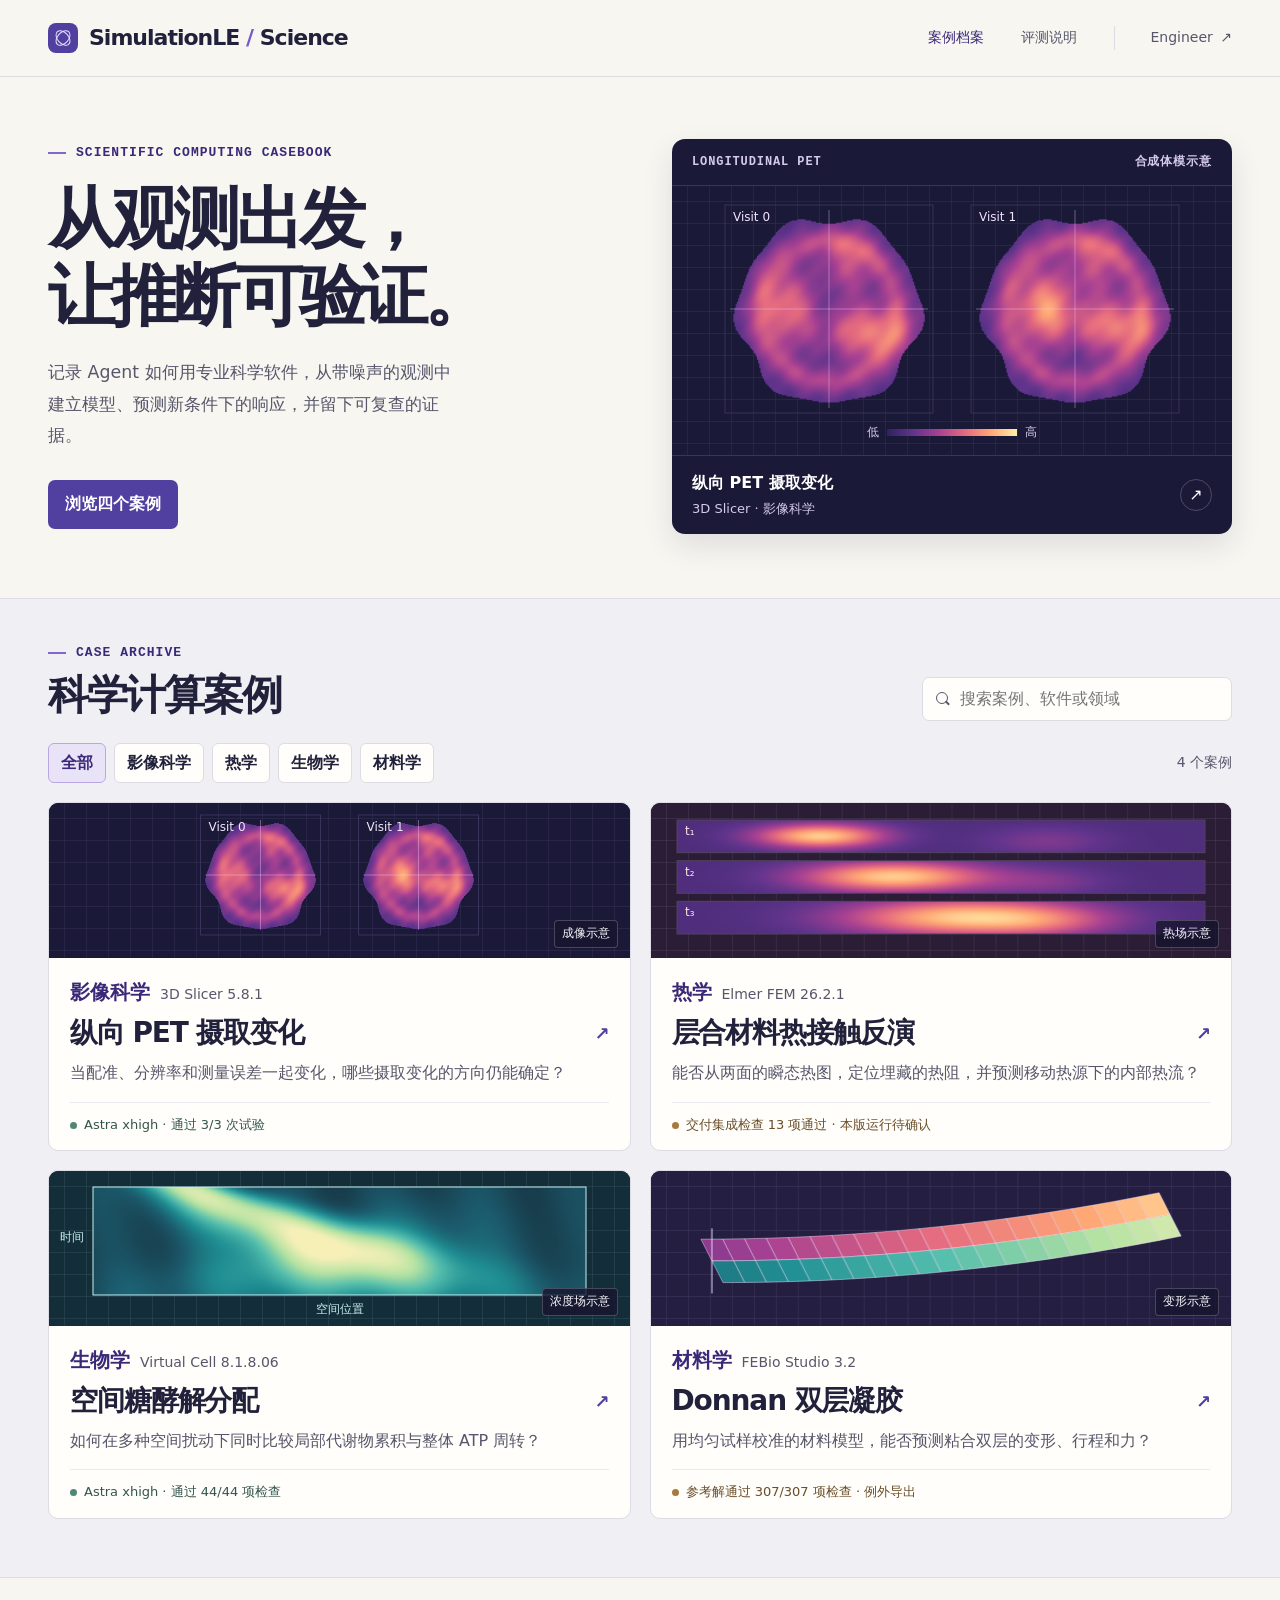
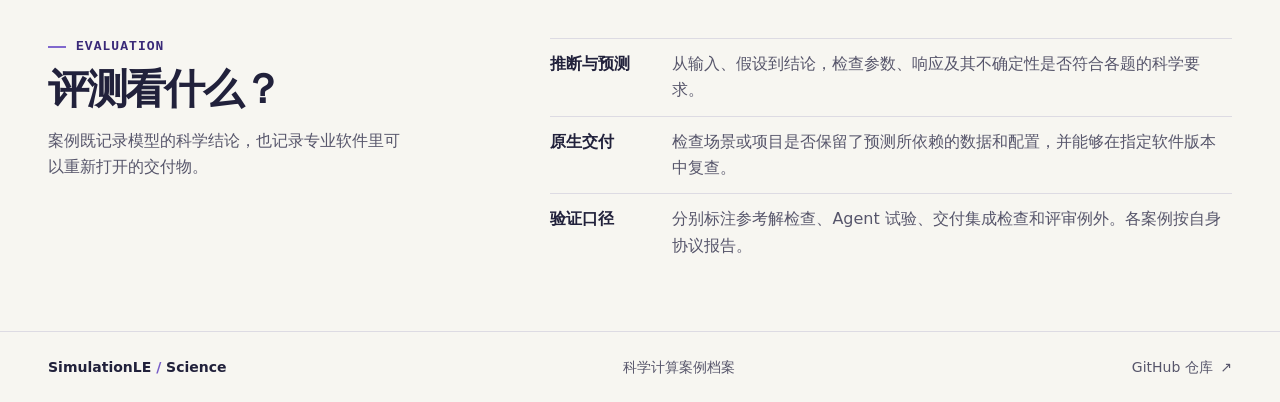
==== index.html @ 701d54ba "Broaden and emphasize science domain labels" ====
<!doctype html>
<html lang="zh-CN">
<head>
  <meta charset="utf-8">
  <meta name="viewport" content="width=device-width, initial-scale=1">
  <meta name="description" content="SimulationLE / Science 科学计算案例档案。探索科学软件中的观测、推断、预测与验证。">
  <meta name="theme-color" content="#f7f6f1">
  <title>SimulationLE / Science · 科学计算案例档案</title>
  <link rel="icon" href="assets/favicon.png">
  <link rel="stylesheet" href="assets/style.css">
  <script type="module" src="assets/site.js"></script>
</head>
<body>
  <a class="skip" href="#main">跳到正文</a>
  <header class="site-header">
    <div class="wrap header-inner">
      <a class="brand" href="./"><span class="brand-mark" aria-hidden="true"></span><span>SimulationLE <span class="brand-slash">/</span> Science</span></a>
      <nav aria-label="主导航"><a href="#cases" aria-current="page">案例档案</a><a href="#evaluation">评测说明</a><a class="nav-external" href="https://huayuankou333.github.io/omniale/simulationle-engineer/">Engineer <span aria-hidden="true">↗</span></a></nav>
    </div>
  </header>
  <main id="main">
    <section class="wrap hero" aria-labelledby="hero-title">
      <div class="hero-copy">
        <p class="eyebrow"><span></span> SCIENTIFIC COMPUTING CASEBOOK</p>
        <h1 id="hero-title">从观测出发，<br>让推断可验证。</h1>
        <p class="hero-lead">记录 Agent 如何用专业科学软件，从带噪声的观测中建立模型、预测新条件下的响应，并留下可复查的证据。</p>
        <a class="button" href="#cases">浏览四个案例</a>
      </div>
      <a class="hero-figure" href="cases/longitudinal-pet-bounds/" aria-label="查看纵向 PET 摄取变化案例">
        <div class="figure-top"><span>LONGITUDINAL PET</span><span>合成体模示意</span></div>
        <canvas data-plot="pet-hero" role="img" aria-label="两次访问的合成 PET 体模示意，展示形状和摄取信号的空间差异"></canvas>
        <div class="figure-bottom"><span><b>纵向 PET 摄取变化</b><small>3D Slicer · 影像科学</small></span><span class="figure-link" aria-hidden="true">↗</span></div>
      </a>
    </section>
    <section id="cases" class="case-section">
      <div class="wrap">
        <div class="section-head">
          <div><p class="eyebrow"><span></span> CASE ARCHIVE</p><h2>科学计算案例</h2></div>
          <label class="search"><span class="search-icon" aria-hidden="true"></span><input type="search" id="case-search" placeholder="搜索案例、软件或领域" aria-label="搜索案例、软件或领域"></label>
        </div>
        <div class="filters" aria-label="按领域筛选">
          <button type="button" data-filter="all" aria-pressed="true">全部</button>
          <button type="button" data-filter="imaging" aria-pressed="false">影像科学</button>
          <button type="button" data-filter="thermal" aria-pressed="false">热学</button>
          <button type="button" data-filter="metabolism" aria-pressed="false">生物学</button>
          <button type="button" data-filter="mechanics" aria-pressed="false">材料学</button>
          <span class="filter-count" id="case-count" role="status">4 个案例</span>
        </div>
        <div class="case-grid">
          <article class="case-card" data-domain="imaging" data-keywords="3D Slicer longitudinal-pet-bounds 定量影像 配准 不确定性 体模">
            <a class="card-visual theme-pet" href="cases/longitudinal-pet-bounds/" aria-label="打开纵向 PET 摄取变化"><canvas data-plot="pet-card" role="img" aria-label="配对 PET 体模示意"></canvas><span>成像示意</span></a>
            <div class="card-body"><p class="case-meta"><strong>影像科学</strong> <span>3D Slicer 5.8.1</span></p><h3><a href="cases/longitudinal-pet-bounds/">纵向 PET 摄取变化 <span aria-hidden="true">↗</span></a></h3><p>当配准、分辨率和测量误差一起变化，哪些摄取变化的方向仍能确定？</p><div class="card-status"><span class="status-mark"></span>Astra xhigh · 通过 3/3 次试验</div></div>
          </article>
          <article class="case-card" data-domain="thermal" data-keywords="Elmer FEM laminate-contact-transfer 热传递 热阻 热学 材料 反演 热图">
            <a class="card-visual theme-thermal" href="cases/laminate-contact-transfer/" aria-label="打开层合材料热接触反演"><canvas data-plot="thermal-card" role="img" aria-label="层合材料表面的瞬态热分布示意"></canvas><span>热场示意</span></a>
            <div class="card-body"><p class="case-meta"><strong>热学</strong> <span>Elmer FEM 26.2.1</span></p><h3><a href="cases/laminate-contact-transfer/">层合材料热接触反演 <span aria-hidden="true">↗</span></a></h3><p>能否从两面的瞬态热图，定位埋藏的热阻，并预测移动热源下的内部热流？</p><div class="card-status status-pending"><span class="status-mark"></span>交付集成检查 13 项通过 · 本版运行待确认</div></div>
          </article>
          <article class="case-card" data-domain="metabolism" data-keywords="Virtual Cell VCell glycolysis-redistribution 系统生物学 代谢 反应扩散 糖酵解">
            <a class="card-visual theme-metabolism" href="cases/glycolysis-redistribution/" aria-label="打开空间糖酵解分配"><canvas data-plot="metabolism-card" role="img" aria-label="空间代谢模型在不同时刻的浓度分布示意"></canvas><span>浓度场示意</span></a>
            <div class="card-body"><p class="case-meta"><strong>生物学</strong> <span>Virtual Cell 8.1.8.06</span></p><h3><a href="cases/glycolysis-redistribution/">空间糖酵解分配 <span aria-hidden="true">↗</span></a></h3><p>如何在多种空间扰动下同时比较局部代谢物累积与整体 ATP 周转？</p><div class="card-status"><span class="status-mark"></span>Astra xhigh · 通过 44/44 项检查</div></div>
          </article>
          <article class="case-card" data-domain="mechanics" data-keywords="FEBio Studio donnan-bilayer-transfer 软材料力学 水凝胶 双层 凝胶 膨胀">
            <a class="card-visual theme-gel" href="cases/donnan-bilayer-transfer/" aria-label="打开 Donnan 双层凝胶"><canvas data-plot="gel-card" role="img" aria-label="粘合双层凝胶弯曲与变形网格示意"></canvas><span>变形示意</span></a>
            <div class="card-body"><p class="case-meta"><strong>材料学</strong> <span>FEBio Studio 3.2</span></p><h3><a href="cases/donnan-bilayer-transfer/">Donnan 双层凝胶 <span aria-hidden="true">↗</span></a></h3><p>用均匀试样校准的材料模型，能否预测粘合双层的变形、行程和力？</p><div class="card-status status-pending"><span class="status-mark"></span>参考解通过 307/307 项检查 · 例外导出</div></div>
          </article>
        </div>
        <div class="empty-state" id="empty-state" hidden><p>没有符合当前条件的案例。</p><button type="button" id="reset-search">清除搜索与筛选</button></div>
      </div>
    </section>
    <section class="wrap evaluation" id="evaluation">
      <div><p class="eyebrow"><span></span> EVALUATION</p><h2>评测看什么？</h2><p>案例既记录模型的科学结论，也记录专业软件里可以重新打开的交付物。</p></div>
      <dl><div><dt>推断与预测</dt><dd>从输入、假设到结论，检查参数、响应及其不确定性是否符合各题的科学要求。</dd></div><div><dt>原生交付</dt><dd>检查场景或项目是否保留了预测所依赖的数据和配置，并能够在指定软件版本中复查。</dd></div><div><dt>验证口径</dt><dd>分别标注参考解检查、Agent 试验、交付集成检查和评审例外。各案例按自身协议报告。</dd></div></dl>
    </section>
  </main>
  <footer class="site-footer"><div class="wrap footer-inner"><span>SimulationLE <span class="brand-slash">/</span> Science</span><span>科学计算案例档案</span><a href="https://github.com/cioutn/simulationle-science">GitHub 仓库 <span aria-hidden="true">↗</span></a></div></footer>
</body>
</html>
---- assets/style.css ----
:root {
  color-scheme: light;
  --page: #f7f6f1;
  --white: #fffefa;
  --ink: #21213b;
  --subtle: #57566b;
  --line: #dddbe3;
  --accent: #5140a0;
  --accent-dark: #392978;
  --lavender: #e9e3f8;
  --dark: #1b1938;
  --sans: "PingFang SC", "Microsoft YaHei", "Noto Sans CJK SC", system-ui, sans-serif;
  --mono: ui-monospace, "SFMono-Regular", Consolas, monospace;
}
* { box-sizing: border-box; }
html { scroll-behavior: smooth; }
body { margin: 0; background: var(--page); color: var(--ink); font: 16px/1.65 var(--sans); }
a { color: inherit; text-decoration: none; }
button, input { font: inherit; }
button { cursor: pointer; }
button:focus-visible, a:focus-visible, input:focus-visible { outline: 3px solid #6b53cc; outline-offset: 4px; }
[hidden] { display: none !important; }
h1, h2, h3, p, dl, figure { margin: 0; }
.wrap { width: min(1220px, 100% - 96px); margin-inline: auto; }
.skip { position: fixed; top: 10px; left: 10px; padding: 8px 16px; background: white; transform: translateY(-150%); z-index: 5; }
.skip:focus { transform: translateY(0); }
.site-header { border-bottom: 1px solid var(--line); }
.header-inner { min-height: 76px; display: flex; align-items: center; justify-content: space-between; gap: 24px; }
.brand { display: inline-flex; align-items: center; gap: 11px; font: 700 clamp(16px, 1.8vw, 22px)/1.15 system-ui, sans-serif; letter-spacing: -.045em; white-space: nowrap; }
.brand-mark { width: 30px; height: 30px; border-radius: 8px; background: var(--accent); position: relative; flex: 0 0 auto; }
.brand-mark::before, .brand-mark::after { content: ""; position: absolute; inset: 6px 9px; border: 1px solid #e9e2ff; border-radius: 50%; transform: rotate(42deg); }
.brand-mark::after { transform: rotate(-42deg); }
.brand-slash { color: #765cc8; }
nav { display: flex; align-items: center; flex-wrap: wrap; gap: clamp(14px, 3vw, 37px); font-size: 14px; }
nav a { color: var(--subtle); }
nav a[aria-current], nav a:hover { color: var(--accent-dark); }
.nav-external { border-left: 1px solid var(--line); padding-left: clamp(14px, 3vw, 35px); }
.nav-external span, .site-footer a span { margin-left: 3px; }
.hero { min-height: 510px; padding-block: 62px 64px; display: grid; grid-template-columns: 1fr 1fr; align-items: center; gap: clamp(25px, 5vw, 88px); }
.eyebrow { display: flex; align-items: center; gap: 10px; color: var(--accent-dark); font: 600 13px/1.4 var(--mono); letter-spacing: .08em; }
.eyebrow > span { width: 18px; height: 2px; background: #8068cd; flex: 0 0 auto; }
.hero h1 { font-size: clamp(44px, 5.25vw, 78px); line-height: 1.14; font-weight: 760; letter-spacing: -.065em; margin-top: 19px; }
.hero-lead { max-width: 415px; margin-top: 23px; color: var(--subtle); font-size: clamp(16px, 1.36vw, 19px); line-height: 1.8; }
.button { display: inline-flex; align-items: center; gap: 15px; padding: 11px 17px; margin-top: 29px; background: var(--accent); color: white; border-radius: 7px; font-weight: 650; }
.button:hover { background: var(--accent-dark); }
.hero-figure { display: flex; flex-direction: column; min-width: 0; overflow: hidden; border-radius: 13px; background: var(--dark); color: #fff; box-shadow: 0 12px 30px #24213e1d; }
.figure-top, .figure-bottom { display: flex; align-items: center; justify-content: space-between; gap: 10px; padding: 14px 20px; }
.figure-top { border-bottom: 1px solid #ffffff20; color: #d5caee; font: 600 12px/1.5 var(--mono); letter-spacing: .075em; }
.figure-bottom { border-top: 1px solid #ffffff20; }
.figure-bottom b { font-size: 16px; }
.figure-bottom small { display: block; color: #d5caee; margin-top: 2px; font-size: 13px; }
.figure-link { display: grid; place-items: center; width: 32px; height: 32px; border: 1px solid #ffffff35; border-radius: 50%; }
.hero-figure:hover .figure-link { background: #ffffff20; }
canvas { display: block; width: 100%; }
.hero-figure canvas { height: clamp(210px, 21vw, 290px); }
.case-section { border-block: 1px solid var(--line); background: #f0eff4; padding: 45px 0 58px; }
.section-head { display: flex; align-items: flex-end; justify-content: space-between; gap: 20px; }
h2 { font-size: clamp(30px, 3.2vw, 46px); line-height: 1.22; letter-spacing: -.055em; }
.section-head h2, .evaluation h2 { margin-top: 9px; }
.search { position: relative; display: block; width: min(310px, 100%); }
.search input { width: 100%; min-height: 44px; border: 1px solid var(--line); border-radius: 7px; padding: 7px 12px 7px 37px; color: var(--ink); background: var(--white); }
.search-icon { position: absolute; top: 15px; left: 14px; width: 12px; height: 12px; border: 1.5px solid var(--subtle); border-radius: 50%; pointer-events: none; }
.search-icon::after { content: ""; position: absolute; width: 5px; height: 1.5px; top: 9px; left: 8px; transform: rotate(45deg); background: var(--subtle); }
.filters, .figure-controls { display: flex; align-items: center; flex-wrap: wrap; gap: 8px; }
.filters { margin: 22px 0 19px; }
.filters button, .figure-controls button { border: 1px solid var(--line); border-radius: 6px; padding: 6px 12px; background: var(--white); color: var(--ink); font-size: 14px; }
.filters button { font-size: 16px; font-weight: 650; }
.filters button:hover, .figure-controls button:hover { border-color: var(--accent); }
.filters button[aria-pressed="true"], .figure-controls button[aria-pressed="true"] { color: var(--accent-dark); border-color: #b8a7e4; background: var(--lavender); }
.filter-count { margin-left: auto; font-size: 14px; color: var(--subtle); }
.case-grid { display: grid; grid-template-columns: repeat(2, minmax(0, 1fr)); gap: 19px; }
.case-card { display: flex; flex-direction: column; border: 1px solid var(--line); border-radius: 10px; overflow: hidden; background: var(--white); }
.case-card:hover { border-color: #b3a3d9; }
.card-visual { display: block; position: relative; }
.card-visual:focus-visible { outline-offset: -5px; }
.card-visual canvas { height: 155px; }
.card-visual > span { position: absolute; right: 12px; bottom: 10px; font-size: 12px; padding: 3px 7px; border: 1px solid #ffffff35; border-radius: 4px; background: #17152fcc; color: #f8f7fd; }
.theme-pet { background: #232044; }
.theme-thermal { background: #2a1d35; }
.theme-metabolism { background: #142e39; }
.theme-gel { background: #241e41; }
.card-body { display: flex; flex: 1; flex-direction: column; padding: 18px 21px 15px; }
.case-meta { display: flex; align-items: baseline; flex-wrap: wrap; column-gap: 10px; color: var(--subtle); font-size: 14px; }
.case-meta strong { color: var(--accent-dark); font-size: 20px; font-weight: 750; }
.card-body h3 { font-size: clamp(20px, 2.25vw, 28px); line-height: 1.32; margin-top: 6px; letter-spacing: -.04em; }
.card-body h3 a { display: flex; align-items: center; justify-content: space-between; gap: 10px; }
.card-body h3 a span { font-size: 18px; color: var(--accent); }
.card-body > p:not(.case-meta) { color: var(--subtle); margin: 8px 0 15px; }
.card-status { display: flex; align-items: baseline; gap: 7px; margin-top: auto; border-top: 1px solid #ebe9ef; padding-top: 11px; font-size: 13px; color: #34554e; }
.status-mark { display: inline-block; flex: 0 0 auto; width: 7px; height: 7px; border-radius: 50%; background: #508677; }
.status-pending { color: #694d28; }
.status-pending .status-mark { background: #a77a3e; }
.empty-state { text-align: center; background: var(--white); border: 1px dashed #c9c1d6; padding: 35px 20px; border-radius: 8px; }
.empty-state button { margin-top: 8px; border: 0; background: transparent; color: var(--accent-dark); text-decoration: underline; }
.evaluation { display: grid; grid-template-columns: .8fr 1.2fr; gap: 48px; padding-block: 60px; }
.evaluation h2 + p { margin-top: 13px; color: var(--subtle); max-width: 365px; }
.evaluation dl > div { display: grid; grid-template-columns: 108px 1fr; gap: 14px; padding: 12px 0; border-top: 1px solid var(--line); }
.evaluation dt { font-weight: 700; }
.evaluation dd { margin: 0; color: var(--subtle); }
.site-footer { border-top: 1px solid var(--line); }
.footer-inner { display: flex; flex-wrap: wrap; align-items: center; justify-content: space-between; gap: 12px; min-height: 70px; padding-block: 14px; font-size: 14px; color: var(--subtle); }
.footer-inner > span:first-child { font-weight: 750; color: var(--ink); }
.site-footer a:hover { color: var(--accent-dark); }
.detail { width: min(1020px, 100% - 96px); margin-inline: auto; }
.breadcrumb { margin: 25px 0 32px; color: var(--subtle); font-size: 14px; }
.breadcrumb a:hover { text-decoration: underline; }
.breadcrumb span { margin-inline: 8px; color: var(--accent); }
.detail-header h1 { font-size: clamp(36px, 5vw, 66px); line-height: 1.15; letter-spacing: -.055em; margin: 12px 0 13px; }
.detail-lead { max-width: 740px; color: var(--subtle); font-size: clamp(17px, 2vw, 21px); }
.detail-meta { display: flex; flex-wrap: wrap; gap: 8px; padding: 0; margin: 20px 0 27px; list-style: none; }
.detail-meta li { border: 1px solid var(--line); padding: 4px 10px; border-radius: 5px; color: var(--accent-dark); background: var(--white); font-size: 14px; }
.detail-figure { background: var(--white); border: 1px solid var(--line); border-radius: 10px; overflow: hidden; }
.figure-toolbar { display: flex; align-items: center; justify-content: space-between; gap: 12px; padding: 12px 17px; }
.figure-toolbar h2 { font-size: 17px; letter-spacing: 0; }
.detail-figure canvas { height: clamp(235px, 33vw, 350px); }
.detail-figure figcaption { padding: 10px 17px; color: var(--subtle); font-size: 14px; min-height: 46px; }
.detail-layout { display: grid; grid-template-columns: minmax(0, 1fr) minmax(200px, .4fr); gap: clamp(25px, 5vw, 70px); padding-block: 35px 58px; }
.detail-text section { border-top: 1px solid var(--line); padding: 19px 0 21px; }
.detail-text h2, .evidence h2 { font-size: 24px; letter-spacing: -.03em; margin-bottom: 9px; }
.detail-text p { color: var(--subtle); }
.detail-text p + p { margin-top: 9px; }
.evidence { align-self: start; background: #efebf8; border: 1px solid #dfd8ed; border-radius: 9px; padding: 18px; }
.evidence dl { margin-top: 13px; }
.evidence dl > div { border-top: 1px solid #dcd4ea; padding: 9px 0; }
.evidence dt { color: var(--subtle); font-size: 14px; }
.evidence dd { margin: 2px 0 0; font-weight: 650; }
.evidence-note { color: var(--subtle); font-size: 14px; margin-top: 9px; }
@media (max-width: 920px) {
  .wrap, .detail { width: calc(100% - 56px); }
  .hero { gap: 23px; min-height: auto; padding-block: 45px; }
}
@media (max-width: 680px) {
  .wrap, .detail { width: calc(100% - 34px); }
  .header-inner { min-height: auto; padding-block: 12px; flex-wrap: wrap; gap: 9px; }
  nav { width: 100%; }
  .brand-mark { width: 26px; height: 26px; }
  .brand-mark::before, .brand-mark::after { inset: 5px 8px; }
  .hero { grid-template-columns: 1fr; gap: 26px; padding-block: 31px; }
  .hero h1 { margin-top: 12px; }
  .hero-lead { margin-top: 14px; }
  .button { margin-top: 17px; }
  .hero-figure canvas { height: 223px; }
  .case-section { padding-block: 32px; }
  .section-head { align-items: flex-start; flex-direction: column; gap: 13px; }
  .filters { margin-block: 13px; }
  .filter-count { margin-left: 0; }
  .case-grid, .evaluation, .detail-layout { grid-template-columns: 1fr; }
  .evaluation { gap: 19px; padding-block: 35px; }
  .evaluation dl > div { grid-template-columns: 84px 1fr; gap: 7px; }
  .figure-toolbar { flex-wrap: wrap; }
  .breadcrumb { margin-block: 18px 23px; }
  .detail-layout { padding-block: 23px 37px; }
}
@media (prefers-reduced-motion: reduce) { html { scroll-behavior: auto; } }
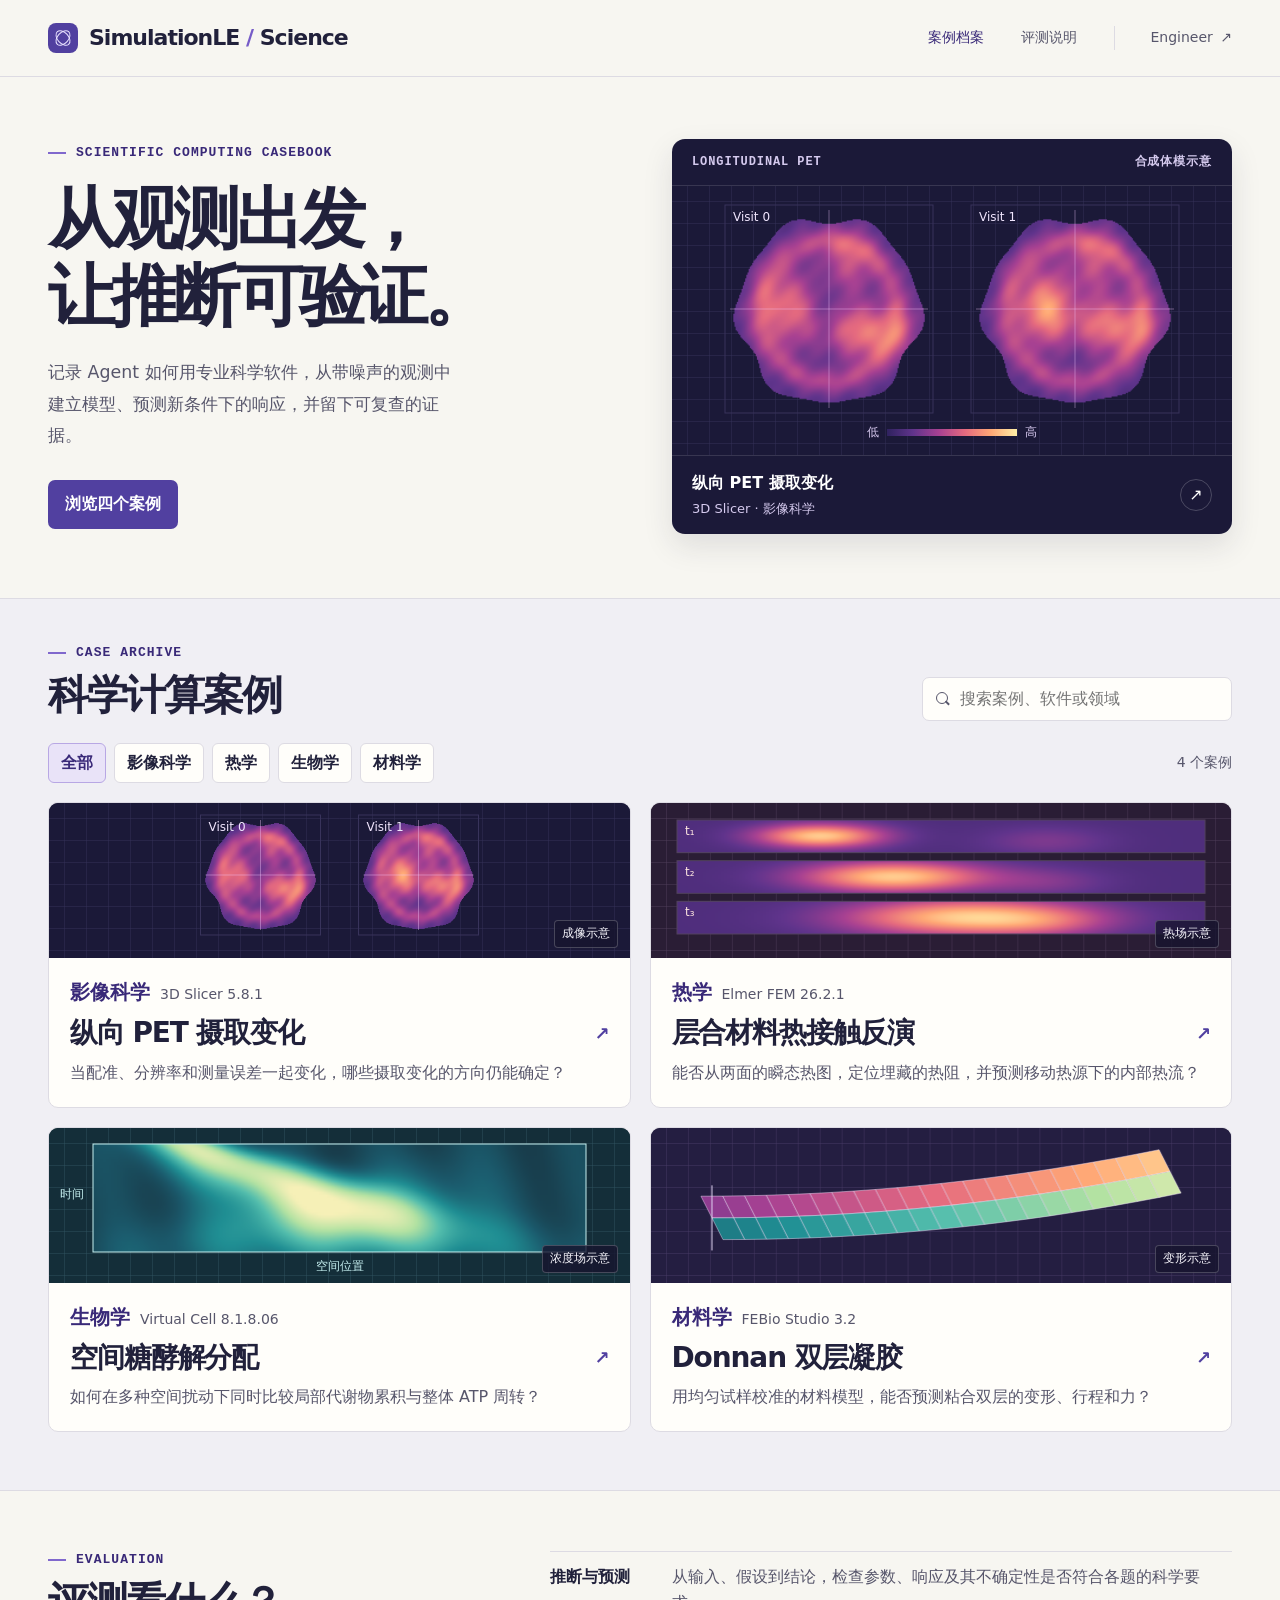
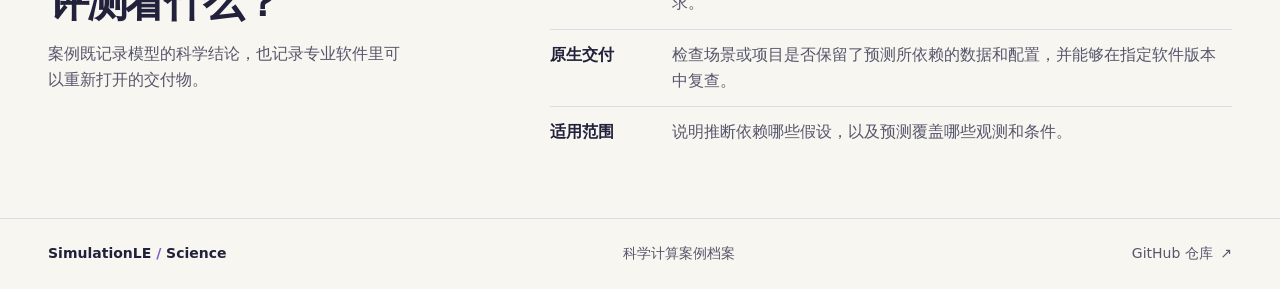
==== commit 938f18da: "Remove validation records from public case pages" ====
--- a/index.html
+++ b/index.html
@@ -49,19 +49,19 @@
         <div class="case-grid">
           <article class="case-card" data-domain="imaging" data-keywords="3D Slicer longitudinal-pet-bounds 定量影像 配准 不确定性 体模">
             <a class="card-visual theme-pet" href="cases/longitudinal-pet-bounds/" aria-label="打开纵向 PET 摄取变化"><canvas data-plot="pet-card" role="img" aria-label="配对 PET 体模示意"></canvas><span>成像示意</span></a>
-            <div class="card-body"><p class="case-meta"><strong>影像科学</strong> <span>3D Slicer 5.8.1</span></p><h3><a href="cases/longitudinal-pet-bounds/">纵向 PET 摄取变化 <span aria-hidden="true">↗</span></a></h3><p>当配准、分辨率和测量误差一起变化，哪些摄取变化的方向仍能确定？</p><div class="card-status"><span class="status-mark"></span>Astra xhigh · 通过 3/3 次试验</div></div>
+            <div class="card-body"><p class="case-meta"><strong>影像科学</strong> <span>3D Slicer 5.8.1</span></p><h3><a href="cases/longitudinal-pet-bounds/">纵向 PET 摄取变化 <span aria-hidden="true">↗</span></a></h3><p>当配准、分辨率和测量误差一起变化，哪些摄取变化的方向仍能确定？</p></div>
           </article>
           <article class="case-card" data-domain="thermal" data-keywords="Elmer FEM laminate-contact-transfer 热传递 热阻 热学 材料 反演 热图">
             <a class="card-visual theme-thermal" href="cases/laminate-contact-transfer/" aria-label="打开层合材料热接触反演"><canvas data-plot="thermal-card" role="img" aria-label="层合材料表面的瞬态热分布示意"></canvas><span>热场示意</span></a>
-            <div class="card-body"><p class="case-meta"><strong>热学</strong> <span>Elmer FEM 26.2.1</span></p><h3><a href="cases/laminate-contact-transfer/">层合材料热接触反演 <span aria-hidden="true">↗</span></a></h3><p>能否从两面的瞬态热图，定位埋藏的热阻，并预测移动热源下的内部热流？</p><div class="card-status status-pending"><span class="status-mark"></span>交付集成检查 13 项通过 · 本版运行待确认</div></div>
+            <div class="card-body"><p class="case-meta"><strong>热学</strong> <span>Elmer FEM 26.2.1</span></p><h3><a href="cases/laminate-contact-transfer/">层合材料热接触反演 <span aria-hidden="true">↗</span></a></h3><p>能否从两面的瞬态热图，定位埋藏的热阻，并预测移动热源下的内部热流？</p></div>
           </article>
           <article class="case-card" data-domain="metabolism" data-keywords="Virtual Cell VCell glycolysis-redistribution 系统生物学 代谢 反应扩散 糖酵解">
             <a class="card-visual theme-metabolism" href="cases/glycolysis-redistribution/" aria-label="打开空间糖酵解分配"><canvas data-plot="metabolism-card" role="img" aria-label="空间代谢模型在不同时刻的浓度分布示意"></canvas><span>浓度场示意</span></a>
-            <div class="card-body"><p class="case-meta"><strong>生物学</strong> <span>Virtual Cell 8.1.8.06</span></p><h3><a href="cases/glycolysis-redistribution/">空间糖酵解分配 <span aria-hidden="true">↗</span></a></h3><p>如何在多种空间扰动下同时比较局部代谢物累积与整体 ATP 周转？</p><div class="card-status"><span class="status-mark"></span>Astra xhigh · 通过 44/44 项检查</div></div>
+            <div class="card-body"><p class="case-meta"><strong>生物学</strong> <span>Virtual Cell 8.1.8.06</span></p><h3><a href="cases/glycolysis-redistribution/">空间糖酵解分配 <span aria-hidden="true">↗</span></a></h3><p>如何在多种空间扰动下同时比较局部代谢物累积与整体 ATP 周转？</p></div>
           </article>
           <article class="case-card" data-domain="mechanics" data-keywords="FEBio Studio donnan-bilayer-transfer 软材料力学 水凝胶 双层 凝胶 膨胀">
             <a class="card-visual theme-gel" href="cases/donnan-bilayer-transfer/" aria-label="打开 Donnan 双层凝胶"><canvas data-plot="gel-card" role="img" aria-label="粘合双层凝胶弯曲与变形网格示意"></canvas><span>变形示意</span></a>
-            <div class="card-body"><p class="case-meta"><strong>材料学</strong> <span>FEBio Studio 3.2</span></p><h3><a href="cases/donnan-bilayer-transfer/">Donnan 双层凝胶 <span aria-hidden="true">↗</span></a></h3><p>用均匀试样校准的材料模型，能否预测粘合双层的变形、行程和力？</p><div class="card-status status-pending"><span class="status-mark"></span>参考解通过 307/307 项检查 · 例外导出</div></div>
+            <div class="card-body"><p class="case-meta"><strong>材料学</strong> <span>FEBio Studio 3.2</span></p><h3><a href="cases/donnan-bilayer-transfer/">Donnan 双层凝胶 <span aria-hidden="true">↗</span></a></h3><p>用均匀试样校准的材料模型，能否预测粘合双层的变形、行程和力？</p></div>
           </article>
         </div>
         <div class="empty-state" id="empty-state" hidden><p>没有符合当前条件的案例。</p><button type="button" id="reset-search">清除搜索与筛选</button></div>
@@ -69,7 +69,7 @@
     </section>
     <section class="wrap evaluation" id="evaluation">
       <div><p class="eyebrow"><span></span> EVALUATION</p><h2>评测看什么？</h2><p>案例既记录模型的科学结论，也记录专业软件里可以重新打开的交付物。</p></div>
-      <dl><div><dt>推断与预测</dt><dd>从输入、假设到结论，检查参数、响应及其不确定性是否符合各题的科学要求。</dd></div><div><dt>原生交付</dt><dd>检查场景或项目是否保留了预测所依赖的数据和配置，并能够在指定软件版本中复查。</dd></div><div><dt>验证口径</dt><dd>分别标注参考解检查、Agent 试验、交付集成检查和评审例外。各案例按自身协议报告。</dd></div></dl>
+      <dl><div><dt>推断与预测</dt><dd>从输入、假设到结论，检查参数、响应及其不确定性是否符合各题的科学要求。</dd></div><div><dt>原生交付</dt><dd>检查场景或项目是否保留了预测所依赖的数据和配置，并能够在指定软件版本中复查。</dd></div><div><dt>适用范围</dt><dd>说明推断依赖哪些假设，以及预测覆盖哪些观测和条件。</dd></div></dl>
     </section>
   </main>
   <footer class="site-footer"><div class="wrap footer-inner"><span>SimulationLE <span class="brand-slash">/</span> Science</span><span>科学计算案例档案</span><a href="https://github.com/cioutn/simulationle-science">GitHub 仓库 <span aria-hidden="true">↗</span></a></div></footer>
--- a/assets/style.css
+++ b/assets/style.css
@@ -79,17 +79,13 @@
 .theme-thermal { background: #2a1d35; }
 .theme-metabolism { background: #142e39; }
 .theme-gel { background: #241e41; }
-.card-body { display: flex; flex: 1; flex-direction: column; padding: 18px 21px 15px; }
+.card-body { padding: 18px 21px 20px; }
 .case-meta { display: flex; align-items: baseline; flex-wrap: wrap; column-gap: 10px; color: var(--subtle); font-size: 14px; }
 .case-meta strong { color: var(--accent-dark); font-size: 20px; font-weight: 750; }
 .card-body h3 { font-size: clamp(20px, 2.25vw, 28px); line-height: 1.32; margin-top: 6px; letter-spacing: -.04em; }
 .card-body h3 a { display: flex; align-items: center; justify-content: space-between; gap: 10px; }
 .card-body h3 a span { font-size: 18px; color: var(--accent); }
-.card-body > p:not(.case-meta) { color: var(--subtle); margin: 8px 0 15px; }
-.card-status { display: flex; align-items: baseline; gap: 7px; margin-top: auto; border-top: 1px solid #ebe9ef; padding-top: 11px; font-size: 13px; color: #34554e; }
-.status-mark { display: inline-block; flex: 0 0 auto; width: 7px; height: 7px; border-radius: 50%; background: #508677; }
-.status-pending { color: #694d28; }
-.status-pending .status-mark { background: #a77a3e; }
+.card-body > p:not(.case-meta) { color: var(--subtle); margin-top: 8px; }
 .empty-state { text-align: center; background: var(--white); border: 1px dashed #c9c1d6; padding: 35px 20px; border-radius: 8px; }
 .empty-state button { margin-top: 8px; border: 0; background: transparent; color: var(--accent-dark); text-decoration: underline; }
 .evaluation { display: grid; grid-template-columns: .8fr 1.2fr; gap: 48px; padding-block: 60px; }
@@ -114,17 +110,11 @@
 .figure-toolbar h2 { font-size: 17px; letter-spacing: 0; }
 .detail-figure canvas { height: clamp(235px, 33vw, 350px); }
 .detail-figure figcaption { padding: 10px 17px; color: var(--subtle); font-size: 14px; min-height: 46px; }
-.detail-layout { display: grid; grid-template-columns: minmax(0, 1fr) minmax(200px, .4fr); gap: clamp(25px, 5vw, 70px); padding-block: 35px 58px; }
+.detail-text { display: grid; grid-template-columns: repeat(2, minmax(0, 1fr)); column-gap: clamp(24px, 5vw, 64px); padding-block: 35px 45px; }
 .detail-text section { border-top: 1px solid var(--line); padding: 19px 0 21px; }
-.detail-text h2, .evidence h2 { font-size: 24px; letter-spacing: -.03em; margin-bottom: 9px; }
+.detail-text h2 { font-size: 24px; letter-spacing: -.03em; margin-bottom: 9px; }
 .detail-text p { color: var(--subtle); }
 .detail-text p + p { margin-top: 9px; }
-.evidence { align-self: start; background: #efebf8; border: 1px solid #dfd8ed; border-radius: 9px; padding: 18px; }
-.evidence dl { margin-top: 13px; }
-.evidence dl > div { border-top: 1px solid #dcd4ea; padding: 9px 0; }
-.evidence dt { color: var(--subtle); font-size: 14px; }
-.evidence dd { margin: 2px 0 0; font-weight: 650; }
-.evidence-note { color: var(--subtle); font-size: 14px; margin-top: 9px; }
 @media (max-width: 920px) {
   .wrap, .detail { width: calc(100% - 56px); }
   .hero { gap: 23px; min-height: auto; padding-block: 45px; }
@@ -144,11 +134,11 @@
   .section-head { align-items: flex-start; flex-direction: column; gap: 13px; }
   .filters { margin-block: 13px; }
   .filter-count { margin-left: 0; }
-  .case-grid, .evaluation, .detail-layout { grid-template-columns: 1fr; }
+  .case-grid, .evaluation, .detail-text { grid-template-columns: 1fr; }
   .evaluation { gap: 19px; padding-block: 35px; }
   .evaluation dl > div { grid-template-columns: 84px 1fr; gap: 7px; }
   .figure-toolbar { flex-wrap: wrap; }
   .breadcrumb { margin-block: 18px 23px; }
-  .detail-layout { padding-block: 23px 37px; }
+  .detail-text { padding-block: 23px 37px; }
 }
 @media (prefers-reduced-motion: reduce) { html { scroll-behavior: auto; } }
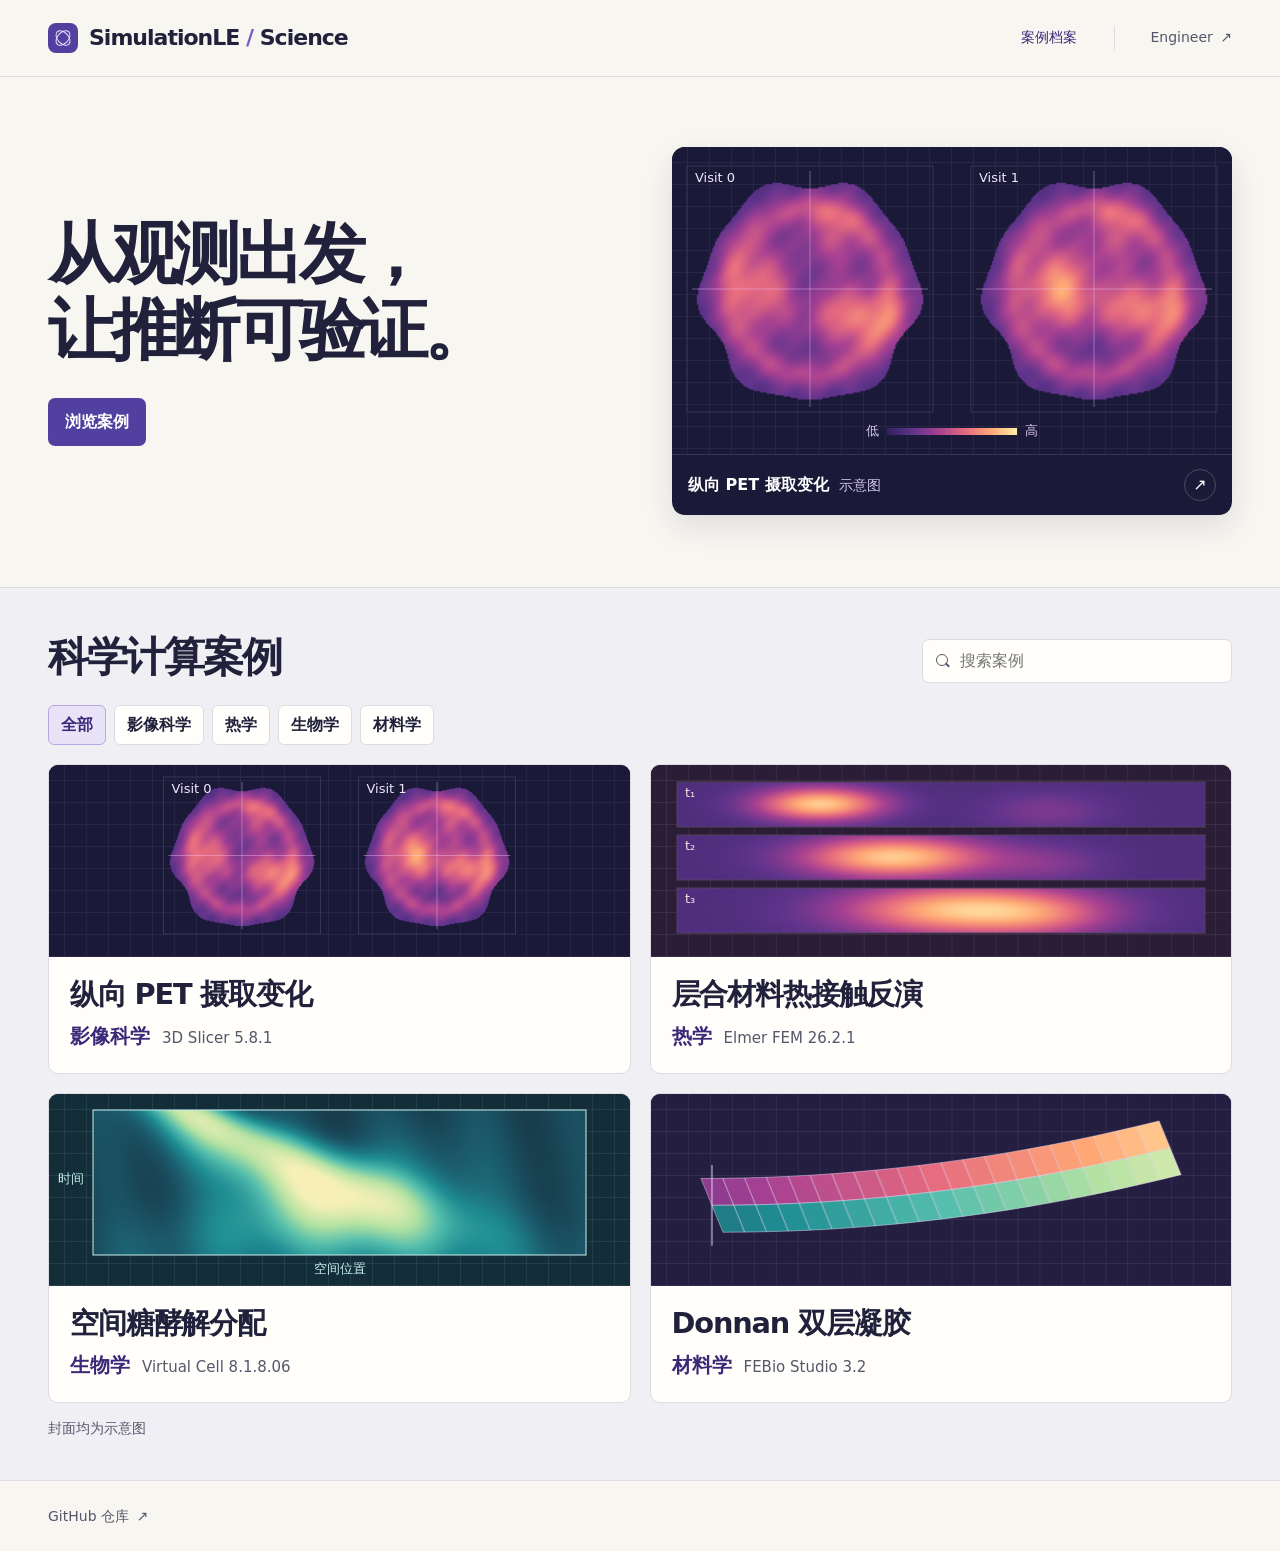
==== commit 7e755ac9: "Give case visuals more room and remove repeated copy" ====
--- a/index.html
+++ b/index.html
@@ -15,63 +15,65 @@
   <header class="site-header">
     <div class="wrap header-inner">
       <a class="brand" href="./"><span class="brand-mark" aria-hidden="true"></span><span>SimulationLE <span class="brand-slash">/</span> Science</span></a>
-      <nav aria-label="主导航"><a href="#cases" aria-current="page">案例档案</a><a href="#evaluation">评测说明</a><a class="nav-external" href="https://huayuankou333.github.io/omniale/simulationle-engineer/">Engineer <span aria-hidden="true">↗</span></a></nav>
+      <nav aria-label="主导航"><a href="#cases" aria-current="page">案例档案</a><a class="nav-external" href="https://huayuankou333.github.io/omniale/simulationle-engineer/">Engineer <span aria-hidden="true">↗</span></a></nav>
     </div>
   </header>
   <main id="main">
     <section class="wrap hero" aria-labelledby="hero-title">
       <div class="hero-copy">
-        <p class="eyebrow"><span></span> SCIENTIFIC COMPUTING CASEBOOK</p>
         <h1 id="hero-title">从观测出发，<br>让推断可验证。</h1>
-        <p class="hero-lead">记录 Agent 如何用专业科学软件，从带噪声的观测中建立模型、预测新条件下的响应，并留下可复查的证据。</p>
-        <a class="button" href="#cases">浏览四个案例</a>
+        <a class="button" href="#cases">浏览案例</a>
       </div>
       <a class="hero-figure" href="cases/longitudinal-pet-bounds/" aria-label="查看纵向 PET 摄取变化案例">
-        <div class="figure-top"><span>LONGITUDINAL PET</span><span>合成体模示意</span></div>
         <canvas data-plot="pet-hero" role="img" aria-label="两次访问的合成 PET 体模示意，展示形状和摄取信号的空间差异"></canvas>
-        <div class="figure-bottom"><span><b>纵向 PET 摄取变化</b><small>3D Slicer · 影像科学</small></span><span class="figure-link" aria-hidden="true">↗</span></div>
+        <div class="figure-bottom"><b>纵向 PET 摄取变化</b><span class="figure-note">示意图</span><span class="figure-link" aria-hidden="true">↗</span></div>
       </a>
     </section>
     <section id="cases" class="case-section">
       <div class="wrap">
         <div class="section-head">
-          <div><p class="eyebrow"><span></span> CASE ARCHIVE</p><h2>科学计算案例</h2></div>
-          <label class="search"><span class="search-icon" aria-hidden="true"></span><input type="search" id="case-search" placeholder="搜索案例、软件或领域" aria-label="搜索案例、软件或领域"></label>
+          <h2>科学计算案例</h2>
+          <label class="search"><span class="search-icon" aria-hidden="true"></span><input type="search" id="case-search" placeholder="搜索案例" aria-label="搜索案例、软件或领域"></label>
         </div>
-        <div class="filters" aria-label="按领域筛选">
+        <div class="filters" role="group" aria-label="按领域筛选">
           <button type="button" data-filter="all" aria-pressed="true">全部</button>
           <button type="button" data-filter="imaging" aria-pressed="false">影像科学</button>
           <button type="button" data-filter="thermal" aria-pressed="false">热学</button>
           <button type="button" data-filter="metabolism" aria-pressed="false">生物学</button>
           <button type="button" data-filter="mechanics" aria-pressed="false">材料学</button>
-          <span class="filter-count" id="case-count" role="status">4 个案例</span>
+          <span class="sr-only" id="case-count" role="status">4 个案例</span>
         </div>
         <div class="case-grid">
-          <article class="case-card" data-domain="imaging" data-keywords="3D Slicer longitudinal-pet-bounds 定量影像 配准 不确定性 体模">
-            <a class="card-visual theme-pet" href="cases/longitudinal-pet-bounds/" aria-label="打开纵向 PET 摄取变化"><canvas data-plot="pet-card" role="img" aria-label="配对 PET 体模示意"></canvas><span>成像示意</span></a>
-            <div class="card-body"><p class="case-meta"><strong>影像科学</strong> <span>3D Slicer 5.8.1</span></p><h3><a href="cases/longitudinal-pet-bounds/">纵向 PET 摄取变化 <span aria-hidden="true">↗</span></a></h3><p>当配准、分辨率和测量误差一起变化，哪些摄取变化的方向仍能确定？</p></div>
+          <article class="case-card" data-domain="imaging" data-keywords="longitudinal-pet-bounds 定量影像 配准 分辨率 测量误差 不确定性 体模">
+            <a class="case-link" href="cases/longitudinal-pet-bounds/" aria-labelledby="case-pet">
+              <div class="card-visual theme-pet"><canvas data-plot="pet-card" role="img" aria-label="配对 PET 体模示意"></canvas></div>
+              <div class="card-body"><h3 id="case-pet">纵向 PET 摄取变化</h3><p class="case-meta"><strong>影像科学</strong> <span>3D Slicer 5.8.1</span></p></div>
+            </a>
           </article>
-          <article class="case-card" data-domain="thermal" data-keywords="Elmer FEM laminate-contact-transfer 热传递 热阻 热学 材料 反演 热图">
-            <a class="card-visual theme-thermal" href="cases/laminate-contact-transfer/" aria-label="打开层合材料热接触反演"><canvas data-plot="thermal-card" role="img" aria-label="层合材料表面的瞬态热分布示意"></canvas><span>热场示意</span></a>
-            <div class="card-body"><p class="case-meta"><strong>热学</strong> <span>Elmer FEM 26.2.1</span></p><h3><a href="cases/laminate-contact-transfer/">层合材料热接触反演 <span aria-hidden="true">↗</span></a></h3><p>能否从两面的瞬态热图，定位埋藏的热阻，并预测移动热源下的内部热流？</p></div>
+          <article class="case-card" data-domain="thermal" data-keywords="laminate-contact-transfer 热传递 热阻 热学 材料 反演 热图 移动热源 热流">
+            <a class="case-link" href="cases/laminate-contact-transfer/" aria-labelledby="case-thermal">
+              <div class="card-visual theme-thermal"><canvas data-plot="thermal-card" role="img" aria-label="层合材料表面的瞬态热分布示意"></canvas></div>
+              <div class="card-body"><h3 id="case-thermal">层合材料热接触反演</h3><p class="case-meta"><strong>热学</strong> <span>Elmer FEM 26.2.1</span></p></div>
+            </a>
           </article>
-          <article class="case-card" data-domain="metabolism" data-keywords="Virtual Cell VCell glycolysis-redistribution 系统生物学 代谢 反应扩散 糖酵解">
-            <a class="card-visual theme-metabolism" href="cases/glycolysis-redistribution/" aria-label="打开空间糖酵解分配"><canvas data-plot="metabolism-card" role="img" aria-label="空间代谢模型在不同时刻的浓度分布示意"></canvas><span>浓度场示意</span></a>
-            <div class="card-body"><p class="case-meta"><strong>生物学</strong> <span>Virtual Cell 8.1.8.06</span></p><h3><a href="cases/glycolysis-redistribution/">空间糖酵解分配 <span aria-hidden="true">↗</span></a></h3><p>如何在多种空间扰动下同时比较局部代谢物累积与整体 ATP 周转？</p></div>
+          <article class="case-card" data-domain="metabolism" data-keywords="VCell glycolysis-redistribution 系统生物学 代谢 反应扩散 糖酵解 空间扰动 ATP 周转">
+            <a class="case-link" href="cases/glycolysis-redistribution/" aria-labelledby="case-metabolism">
+              <div class="card-visual theme-metabolism"><canvas data-plot="metabolism-card" role="img" aria-label="空间代谢模型在不同时刻的浓度分布示意"></canvas></div>
+              <div class="card-body"><h3 id="case-metabolism">空间糖酵解分配</h3><p class="case-meta"><strong>生物学</strong> <span>Virtual Cell 8.1.8.06</span></p></div>
+            </a>
           </article>
-          <article class="case-card" data-domain="mechanics" data-keywords="FEBio Studio donnan-bilayer-transfer 软材料力学 水凝胶 双层 凝胶 膨胀">
-            <a class="card-visual theme-gel" href="cases/donnan-bilayer-transfer/" aria-label="打开 Donnan 双层凝胶"><canvas data-plot="gel-card" role="img" aria-label="粘合双层凝胶弯曲与变形网格示意"></canvas><span>变形示意</span></a>
-            <div class="card-body"><p class="case-meta"><strong>材料学</strong> <span>FEBio Studio 3.2</span></p><h3><a href="cases/donnan-bilayer-transfer/">Donnan 双层凝胶 <span aria-hidden="true">↗</span></a></h3><p>用均匀试样校准的材料模型，能否预测粘合双层的变形、行程和力？</p></div>
+          <article class="case-card" data-domain="mechanics" data-keywords="donnan-bilayer-transfer 软材料力学 水凝胶 双层 凝胶 膨胀 溶胀 变形 自由行程 阻挡力">
+            <a class="case-link" href="cases/donnan-bilayer-transfer/" aria-labelledby="case-gel">
+              <div class="card-visual theme-gel"><canvas data-plot="gel-card" role="img" aria-label="粘合双层凝胶弯曲与变形网格示意"></canvas></div>
+              <div class="card-body"><h3 id="case-gel">Donnan 双层凝胶</h3><p class="case-meta"><strong>材料学</strong> <span>FEBio Studio 3.2</span></p></div>
+            </a>
           </article>
         </div>
-        <div class="empty-state" id="empty-state" hidden><p>没有符合当前条件的案例。</p><button type="button" id="reset-search">清除搜索与筛选</button></div>
+        <p class="case-note" id="case-note">封面均为示意图</p>
+        <div class="empty-state" id="empty-state" hidden><p>没有匹配的案例。</p><button type="button" id="reset-search">清除搜索与筛选</button></div>
       </div>
     </section>
-    <section class="wrap evaluation" id="evaluation">
-      <div><p class="eyebrow"><span></span> EVALUATION</p><h2>评测看什么？</h2><p>案例既记录模型的科学结论，也记录专业软件里可以重新打开的交付物。</p></div>
-      <dl><div><dt>推断与预测</dt><dd>从输入、假设到结论，检查参数、响应及其不确定性是否符合各题的科学要求。</dd></div><div><dt>原生交付</dt><dd>检查场景或项目是否保留了预测所依赖的数据和配置，并能够在指定软件版本中复查。</dd></div><div><dt>适用范围</dt><dd>说明推断依赖哪些假设，以及预测覆盖哪些观测和条件。</dd></div></dl>
-    </section>
   </main>
-  <footer class="site-footer"><div class="wrap footer-inner"><span>SimulationLE <span class="brand-slash">/</span> Science</span><span>科学计算案例档案</span><a href="https://github.com/cioutn/simulationle-science">GitHub 仓库 <span aria-hidden="true">↗</span></a></div></footer>
+  <footer class="site-footer"><div class="wrap footer-inner"><a href="https://github.com/cioutn/simulationle-science">GitHub 仓库 <span aria-hidden="true">↗</span></a></div></footer>
 </body>
 </html>
--- a/assets/style.css
+++ b/assets/style.css
@@ -10,7 +10,6 @@
   --lavender: #e9e3f8;
   --dark: #1b1938;
   --sans: "PingFang SC", "Microsoft YaHei", "Noto Sans CJK SC", system-ui, sans-serif;
-  --mono: ui-monospace, "SFMono-Regular", Consolas, monospace;
 }
 * { box-sizing: border-box; }
 html { scroll-behavior: smooth; }
@@ -20,7 +19,8 @@
 button { cursor: pointer; }
 button:focus-visible, a:focus-visible, input:focus-visible { outline: 3px solid #6b53cc; outline-offset: 4px; }
 [hidden] { display: none !important; }
-h1, h2, h3, p, dl, figure { margin: 0; }
+h1, h2, h3, p, figure { margin: 0; }
+.sr-only { position: absolute; width: 1px; height: 1px; padding: 0; overflow: hidden; clip-path: inset(50%); white-space: nowrap; }
 .wrap { width: min(1220px, 100% - 96px); margin-inline: auto; }
 .skip { position: fixed; top: 10px; left: 10px; padding: 8px 16px; background: white; transform: translateY(-150%); z-index: 5; }
 .skip:focus { transform: translateY(0); }
@@ -37,26 +37,19 @@
 .nav-external { border-left: 1px solid var(--line); padding-left: clamp(14px, 3vw, 35px); }
 .nav-external span, .site-footer a span { margin-left: 3px; }
 .hero { min-height: 510px; padding-block: 62px 64px; display: grid; grid-template-columns: 1fr 1fr; align-items: center; gap: clamp(25px, 5vw, 88px); }
-.eyebrow { display: flex; align-items: center; gap: 10px; color: var(--accent-dark); font: 600 13px/1.4 var(--mono); letter-spacing: .08em; }
-.eyebrow > span { width: 18px; height: 2px; background: #8068cd; flex: 0 0 auto; }
-.hero h1 { font-size: clamp(44px, 5.25vw, 78px); line-height: 1.14; font-weight: 760; letter-spacing: -.065em; margin-top: 19px; }
-.hero-lead { max-width: 415px; margin-top: 23px; color: var(--subtle); font-size: clamp(16px, 1.36vw, 19px); line-height: 1.8; }
-.button { display: inline-flex; align-items: center; gap: 15px; padding: 11px 17px; margin-top: 29px; background: var(--accent); color: white; border-radius: 7px; font-weight: 650; }
+.hero h1 { font-size: clamp(44px, 5.25vw, 78px); line-height: 1.14; font-weight: 760; letter-spacing: -.065em; }
+.button { display: inline-block; padding: 11px 17px; margin-top: 29px; background: var(--accent); color: white; border-radius: 7px; font-weight: 650; }
 .button:hover { background: var(--accent-dark); }
 .hero-figure { display: flex; flex-direction: column; min-width: 0; overflow: hidden; border-radius: 13px; background: var(--dark); color: #fff; box-shadow: 0 12px 30px #24213e1d; }
-.figure-top, .figure-bottom { display: flex; align-items: center; justify-content: space-between; gap: 10px; padding: 14px 20px; }
-.figure-top { border-bottom: 1px solid #ffffff20; color: #d5caee; font: 600 12px/1.5 var(--mono); letter-spacing: .075em; }
-.figure-bottom { border-top: 1px solid #ffffff20; }
-.figure-bottom b { font-size: 16px; }
-.figure-bottom small { display: block; color: #d5caee; margin-top: 2px; font-size: 13px; }
-.figure-link { display: grid; place-items: center; width: 32px; height: 32px; border: 1px solid #ffffff35; border-radius: 50%; }
+.figure-bottom { display: flex; align-items: center; gap: 10px; padding: 14px 16px; border-top: 1px solid #ffffff20; }
+.figure-note { color: #d5caee; font-size: 14px; white-space: nowrap; }
+.figure-link { display: grid; place-items: center; flex: 0 0 32px; height: 32px; margin-left: auto; border: 1px solid #ffffff35; border-radius: 50%; }
 .hero-figure:hover .figure-link { background: #ffffff20; }
 canvas { display: block; width: 100%; }
-.hero-figure canvas { height: clamp(210px, 21vw, 290px); }
-.case-section { border-block: 1px solid var(--line); background: #f0eff4; padding: 45px 0 58px; }
+.hero-figure canvas { height: clamp(235px, 24vw, 350px); }
+.case-section { border-top: 1px solid var(--line); background: #f0eff4; padding: 45px 0 40px; }
 .section-head { display: flex; align-items: flex-end; justify-content: space-between; gap: 20px; }
 h2 { font-size: clamp(30px, 3.2vw, 46px); line-height: 1.22; letter-spacing: -.055em; }
-.section-head h2, .evaluation h2 { margin-top: 9px; }
 .search { position: relative; display: block; width: min(310px, 100%); }
 .search input { width: 100%; min-height: 44px; border: 1px solid var(--line); border-radius: 7px; padding: 7px 12px 7px 37px; color: var(--ink); background: var(--white); }
 .search-icon { position: absolute; top: 15px; left: 14px; width: 12px; height: 12px; border: 1.5px solid var(--subtle); border-radius: 50%; pointer-events: none; }
@@ -67,49 +60,38 @@
 .filters button { font-size: 16px; font-weight: 650; }
 .filters button:hover, .figure-controls button:hover { border-color: var(--accent); }
 .filters button[aria-pressed="true"], .figure-controls button[aria-pressed="true"] { color: var(--accent-dark); border-color: #b8a7e4; background: var(--lavender); }
-.filter-count { margin-left: auto; font-size: 14px; color: var(--subtle); }
 .case-grid { display: grid; grid-template-columns: repeat(2, minmax(0, 1fr)); gap: 19px; }
-.case-card { display: flex; flex-direction: column; border: 1px solid var(--line); border-radius: 10px; overflow: hidden; background: var(--white); }
+.case-card { border: 1px solid var(--line); border-radius: 10px; overflow: hidden; background: var(--white); }
 .case-card:hover { border-color: #b3a3d9; }
-.card-visual { display: block; position: relative; }
-.card-visual:focus-visible { outline-offset: -5px; }
-.card-visual canvas { height: 155px; }
-.card-visual > span { position: absolute; right: 12px; bottom: 10px; font-size: 12px; padding: 3px 7px; border: 1px solid #ffffff35; border-radius: 4px; background: #17152fcc; color: #f8f7fd; }
+.case-link { display: block; height: 100%; }
+.case-link:focus-visible { outline-offset: -4px; }
+.case-link:hover h3, .case-link:focus-visible h3 { color: var(--accent-dark); text-decoration: underline; text-underline-offset: .16em; }
+.card-visual canvas { height: clamp(155px, 15vw, 208px); }
 .theme-pet { background: #232044; }
 .theme-thermal { background: #2a1d35; }
 .theme-metabolism { background: #142e39; }
 .theme-gel { background: #241e41; }
 .card-body { padding: 18px 21px 20px; }
-.case-meta { display: flex; align-items: baseline; flex-wrap: wrap; column-gap: 10px; color: var(--subtle); font-size: 14px; }
+.case-meta { display: flex; align-items: baseline; flex-wrap: wrap; column-gap: 12px; margin-top: 7px; color: var(--subtle); font-size: 15px; }
 .case-meta strong { color: var(--accent-dark); font-size: 20px; font-weight: 750; }
-.card-body h3 { font-size: clamp(20px, 2.25vw, 28px); line-height: 1.32; margin-top: 6px; letter-spacing: -.04em; }
-.card-body h3 a { display: flex; align-items: center; justify-content: space-between; gap: 10px; }
-.card-body h3 a span { font-size: 18px; color: var(--accent); }
-.card-body > p:not(.case-meta) { color: var(--subtle); margin-top: 8px; }
+.card-body h3 { font-size: clamp(22px, 2.25vw, 30px); line-height: 1.32; letter-spacing: -.04em; }
+.case-note { margin-top: 14px; color: var(--subtle); font-size: 14px; }
 .empty-state { text-align: center; background: var(--white); border: 1px dashed #c9c1d6; padding: 35px 20px; border-radius: 8px; }
 .empty-state button { margin-top: 8px; border: 0; background: transparent; color: var(--accent-dark); text-decoration: underline; }
-.evaluation { display: grid; grid-template-columns: .8fr 1.2fr; gap: 48px; padding-block: 60px; }
-.evaluation h2 + p { margin-top: 13px; color: var(--subtle); max-width: 365px; }
-.evaluation dl > div { display: grid; grid-template-columns: 108px 1fr; gap: 14px; padding: 12px 0; border-top: 1px solid var(--line); }
-.evaluation dt { font-weight: 700; }
-.evaluation dd { margin: 0; color: var(--subtle); }
 .site-footer { border-top: 1px solid var(--line); }
 .footer-inner { display: flex; flex-wrap: wrap; align-items: center; justify-content: space-between; gap: 12px; min-height: 70px; padding-block: 14px; font-size: 14px; color: var(--subtle); }
-.footer-inner > span:first-child { font-weight: 750; color: var(--ink); }
 .site-footer a:hover { color: var(--accent-dark); }
 .detail { width: min(1020px, 100% - 96px); margin-inline: auto; }
 .breadcrumb { margin: 25px 0 32px; color: var(--subtle); font-size: 14px; }
 .breadcrumb a:hover { text-decoration: underline; }
 .breadcrumb span { margin-inline: 8px; color: var(--accent); }
 .detail-header h1 { font-size: clamp(36px, 5vw, 66px); line-height: 1.15; letter-spacing: -.055em; margin: 12px 0 13px; }
-.detail-lead { max-width: 740px; color: var(--subtle); font-size: clamp(17px, 2vw, 21px); }
-.detail-meta { display: flex; flex-wrap: wrap; gap: 8px; padding: 0; margin: 20px 0 27px; list-style: none; }
-.detail-meta li { border: 1px solid var(--line); padding: 4px 10px; border-radius: 5px; color: var(--accent-dark); background: var(--white); font-size: 14px; }
+.detail-software { margin-bottom: 27px; color: var(--subtle); }
 .detail-figure { background: var(--white); border: 1px solid var(--line); border-radius: 10px; overflow: hidden; }
 .figure-toolbar { display: flex; align-items: center; justify-content: space-between; gap: 12px; padding: 12px 17px; }
 .figure-toolbar h2 { font-size: 17px; letter-spacing: 0; }
 .detail-figure canvas { height: clamp(235px, 33vw, 350px); }
-.detail-figure figcaption { padding: 10px 17px; color: var(--subtle); font-size: 14px; min-height: 46px; }
+.detail-figure figcaption { padding: 10px 17px; color: var(--subtle); font-size: 15px; min-height: 46px; }
 .detail-text { display: grid; grid-template-columns: repeat(2, minmax(0, 1fr)); column-gap: clamp(24px, 5vw, 64px); padding-block: 35px 45px; }
 .detail-text section { border-top: 1px solid var(--line); padding: 19px 0 21px; }
 .detail-text h2 { font-size: 24px; letter-spacing: -.03em; margin-bottom: 9px; }
@@ -122,21 +104,18 @@
 @media (max-width: 680px) {
   .wrap, .detail { width: calc(100% - 34px); }
   .header-inner { min-height: auto; padding-block: 12px; flex-wrap: wrap; gap: 9px; }
-  nav { width: 100%; }
+  nav { gap: 12px; }
   .brand-mark { width: 26px; height: 26px; }
   .brand-mark::before, .brand-mark::after { inset: 5px 8px; }
   .hero { grid-template-columns: 1fr; gap: 26px; padding-block: 31px; }
-  .hero h1 { margin-top: 12px; }
-  .hero-lead { margin-top: 14px; }
   .button { margin-top: 17px; }
   .hero-figure canvas { height: 223px; }
   .case-section { padding-block: 32px; }
   .section-head { align-items: flex-start; flex-direction: column; gap: 13px; }
-  .filters { margin-block: 13px; }
-  .filter-count { margin-left: 0; }
-  .case-grid, .evaluation, .detail-text { grid-template-columns: 1fr; }
-  .evaluation { gap: 19px; padding-block: 35px; }
-  .evaluation dl > div { grid-template-columns: 84px 1fr; gap: 7px; }
+  .search { width: 100%; }
+  .filters { gap: 6px; margin-block: 13px; }
+  .filters button { padding-inline: 8px; }
+  .case-grid, .detail-text { grid-template-columns: 1fr; }
   .figure-toolbar { flex-wrap: wrap; }
   .breadcrumb { margin-block: 18px 23px; }
   .detail-text { padding-block: 23px 37px; }
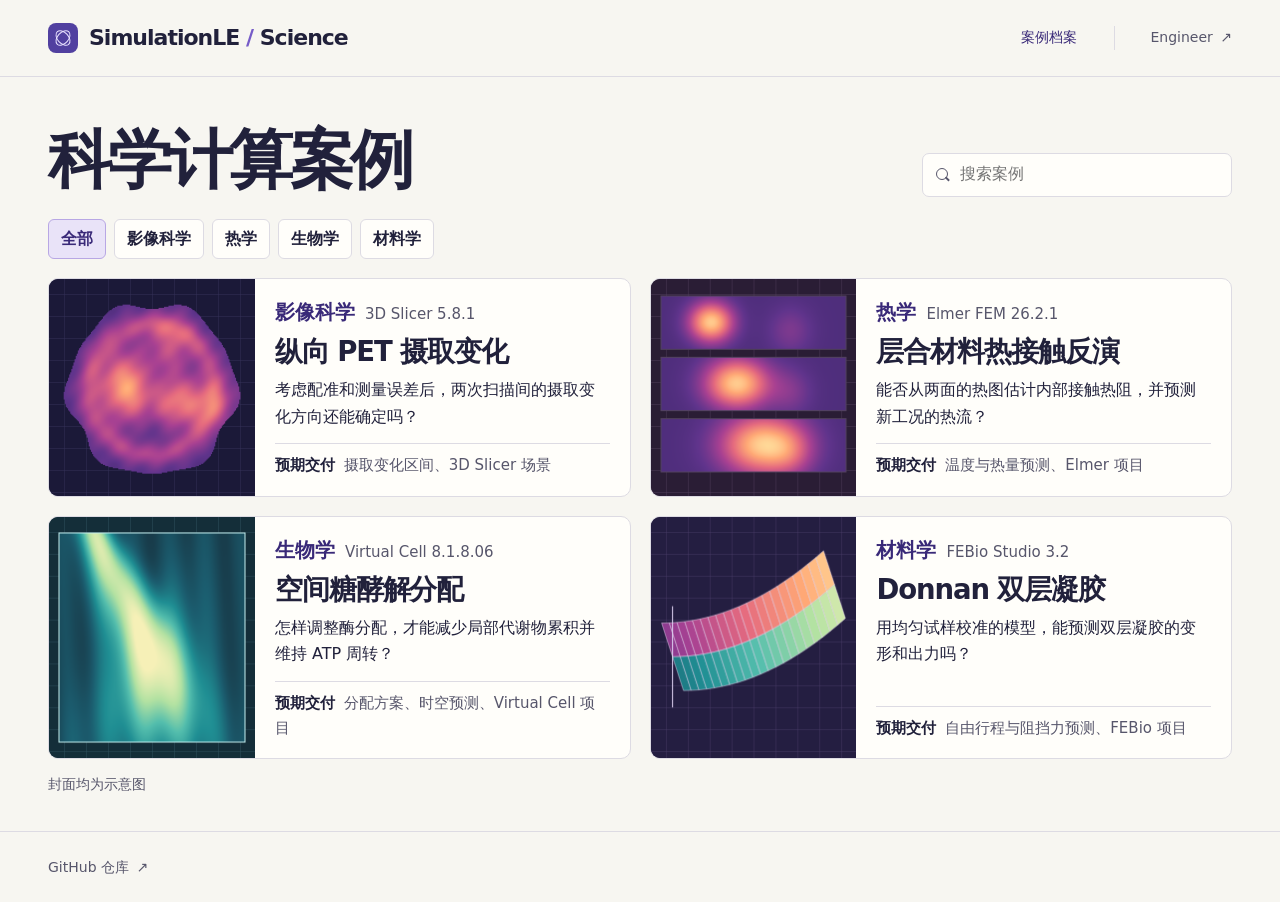
==== commit 5f32741f: "Lead the Science casebook with task briefs" ====
--- a/index.html
+++ b/index.html
@@ -19,20 +19,10 @@
     </div>
   </header>
   <main id="main">
-    <section class="wrap hero" aria-labelledby="hero-title">
-      <div class="hero-copy">
-        <h1 id="hero-title">从观测出发，<br>让推断可验证。</h1>
-        <a class="button" href="#cases">浏览案例</a>
-      </div>
-      <a class="hero-figure" href="cases/longitudinal-pet-bounds/" aria-label="查看纵向 PET 摄取变化案例">
-        <canvas data-plot="pet-hero" role="img" aria-label="两次访问的合成 PET 体模示意，展示形状和摄取信号的空间差异"></canvas>
-        <div class="figure-bottom"><b>纵向 PET 摄取变化</b><span class="figure-note">示意图</span><span class="figure-link" aria-hidden="true">↗</span></div>
-      </a>
-    </section>
-    <section id="cases" class="case-section">
+    <section id="cases" class="case-section" aria-labelledby="archive-title">
       <div class="wrap">
         <div class="section-head">
-          <h2>科学计算案例</h2>
+          <h1 id="archive-title">科学计算案例</h1>
           <label class="search"><span class="search-icon" aria-hidden="true"></span><input type="search" id="case-search" placeholder="搜索案例" aria-label="搜索案例、软件或领域"></label>
         </div>
         <div class="filters" role="group" aria-label="按领域筛选">
@@ -46,26 +36,46 @@
         <div class="case-grid">
           <article class="case-card" data-domain="imaging" data-keywords="longitudinal-pet-bounds 定量影像 配准 分辨率 测量误差 不确定性 体模">
             <a class="case-link" href="cases/longitudinal-pet-bounds/" aria-labelledby="case-pet">
-              <div class="card-visual theme-pet"><canvas data-plot="pet-card" role="img" aria-label="配对 PET 体模示意"></canvas></div>
-              <div class="card-body"><h3 id="case-pet">纵向 PET 摄取变化</h3><p class="case-meta"><strong>影像科学</strong> <span>3D Slicer 5.8.1</span></p></div>
+              <div class="card-visual theme-pet"><canvas data-plot="pet-card" role="img" aria-label="PET 体模切片示意"></canvas></div>
+              <div class="card-body">
+                <p class="case-meta"><strong>影像科学</strong> <span>3D Slicer 5.8.1</span></p>
+                <h2 id="case-pet">纵向 PET 摄取变化</h2>
+                <p class="case-question">考虑配准和测量误差后，两次扫描间的摄取变化方向还能确定吗？</p>
+                <p class="case-output"><strong>预期交付</strong> 摄取变化区间、3D Slicer 场景</p>
+              </div>
             </a>
           </article>
           <article class="case-card" data-domain="thermal" data-keywords="laminate-contact-transfer 热传递 热阻 热学 材料 反演 热图 移动热源 热流">
             <a class="case-link" href="cases/laminate-contact-transfer/" aria-labelledby="case-thermal">
               <div class="card-visual theme-thermal"><canvas data-plot="thermal-card" role="img" aria-label="层合材料表面的瞬态热分布示意"></canvas></div>
-              <div class="card-body"><h3 id="case-thermal">层合材料热接触反演</h3><p class="case-meta"><strong>热学</strong> <span>Elmer FEM 26.2.1</span></p></div>
+              <div class="card-body">
+                <p class="case-meta"><strong>热学</strong> <span>Elmer FEM 26.2.1</span></p>
+                <h2 id="case-thermal">层合材料热接触反演</h2>
+                <p class="case-question">能否从两面的热图估计内部接触热阻，并预测新工况的热流？</p>
+                <p class="case-output"><strong>预期交付</strong> 温度与热量预测、Elmer 项目</p>
+              </div>
             </a>
           </article>
           <article class="case-card" data-domain="metabolism" data-keywords="VCell glycolysis-redistribution 系统生物学 代谢 反应扩散 糖酵解 空间扰动 ATP 周转">
             <a class="case-link" href="cases/glycolysis-redistribution/" aria-labelledby="case-metabolism">
               <div class="card-visual theme-metabolism"><canvas data-plot="metabolism-card" role="img" aria-label="空间代谢模型在不同时刻的浓度分布示意"></canvas></div>
-              <div class="card-body"><h3 id="case-metabolism">空间糖酵解分配</h3><p class="case-meta"><strong>生物学</strong> <span>Virtual Cell 8.1.8.06</span></p></div>
+              <div class="card-body">
+                <p class="case-meta"><strong>生物学</strong> <span>Virtual Cell 8.1.8.06</span></p>
+                <h2 id="case-metabolism">空间糖酵解分配</h2>
+                <p class="case-question">怎样调整酶分配，才能减少局部代谢物累积并维持 ATP 周转？</p>
+                <p class="case-output"><strong>预期交付</strong> 分配方案、时空预测、Virtual Cell 项目</p>
+              </div>
             </a>
           </article>
           <article class="case-card" data-domain="mechanics" data-keywords="donnan-bilayer-transfer 软材料力学 水凝胶 双层 凝胶 膨胀 溶胀 变形 自由行程 阻挡力">
             <a class="case-link" href="cases/donnan-bilayer-transfer/" aria-labelledby="case-gel">
               <div class="card-visual theme-gel"><canvas data-plot="gel-card" role="img" aria-label="粘合双层凝胶弯曲与变形网格示意"></canvas></div>
-              <div class="card-body"><h3 id="case-gel">Donnan 双层凝胶</h3><p class="case-meta"><strong>材料学</strong> <span>FEBio Studio 3.2</span></p></div>
+              <div class="card-body">
+                <p class="case-meta"><strong>材料学</strong> <span>FEBio Studio 3.2</span></p>
+                <h2 id="case-gel">Donnan 双层凝胶</h2>
+                <p class="case-question">用均匀试样校准的模型，能预测双层凝胶的变形和出力吗？</p>
+                <p class="case-output"><strong>预期交付</strong> 自由行程与阻挡力预测、FEBio 项目</p>
+              </div>
             </a>
           </article>
         </div>
--- a/assets/style.css
+++ b/assets/style.css
@@ -8,7 +8,6 @@
   --accent: #5140a0;
   --accent-dark: #392978;
   --lavender: #e9e3f8;
-  --dark: #1b1938;
   --sans: "PingFang SC", "Microsoft YaHei", "Noto Sans CJK SC", system-ui, sans-serif;
 }
 * { box-sizing: border-box; }
@@ -19,7 +18,7 @@
 button { cursor: pointer; }
 button:focus-visible, a:focus-visible, input:focus-visible { outline: 3px solid #6b53cc; outline-offset: 4px; }
 [hidden] { display: none !important; }
-h1, h2, h3, p, figure { margin: 0; }
+h1, h2, h3, p, dl, dd, figure { margin: 0; }
 .sr-only { position: absolute; width: 1px; height: 1px; padding: 0; overflow: hidden; clip-path: inset(50%); white-space: nowrap; }
 .wrap { width: min(1220px, 100% - 96px); margin-inline: auto; }
 .skip { position: fixed; top: 10px; left: 10px; padding: 8px 16px; background: white; transform: translateY(-150%); z-index: 5; }
@@ -36,20 +35,10 @@
 nav a[aria-current], nav a:hover { color: var(--accent-dark); }
 .nav-external { border-left: 1px solid var(--line); padding-left: clamp(14px, 3vw, 35px); }
 .nav-external span, .site-footer a span { margin-left: 3px; }
-.hero { min-height: 510px; padding-block: 62px 64px; display: grid; grid-template-columns: 1fr 1fr; align-items: center; gap: clamp(25px, 5vw, 88px); }
-.hero h1 { font-size: clamp(44px, 5.25vw, 78px); line-height: 1.14; font-weight: 760; letter-spacing: -.065em; }
-.button { display: inline-block; padding: 11px 17px; margin-top: 29px; background: var(--accent); color: white; border-radius: 7px; font-weight: 650; }
-.button:hover { background: var(--accent-dark); }
-.hero-figure { display: flex; flex-direction: column; min-width: 0; overflow: hidden; border-radius: 13px; background: var(--dark); color: #fff; box-shadow: 0 12px 30px #24213e1d; }
-.figure-bottom { display: flex; align-items: center; gap: 10px; padding: 14px 16px; border-top: 1px solid #ffffff20; }
-.figure-note { color: #d5caee; font-size: 14px; white-space: nowrap; }
-.figure-link { display: grid; place-items: center; flex: 0 0 32px; height: 32px; margin-left: auto; border: 1px solid #ffffff35; border-radius: 50%; }
-.hero-figure:hover .figure-link { background: #ffffff20; }
 canvas { display: block; width: 100%; }
-.hero-figure canvas { height: clamp(235px, 24vw, 350px); }
-.case-section { border-top: 1px solid var(--line); background: #f0eff4; padding: 45px 0 40px; }
+.case-section { padding: 48px 0 35px; }
 .section-head { display: flex; align-items: flex-end; justify-content: space-between; gap: 20px; }
-h2 { font-size: clamp(30px, 3.2vw, 46px); line-height: 1.22; letter-spacing: -.055em; }
+.section-head h1 { font-size: clamp(37px, 5vw, 65px); line-height: 1.12; letter-spacing: -.055em; }
 .search { position: relative; display: block; width: min(310px, 100%); }
 .search input { width: 100%; min-height: 44px; border: 1px solid var(--line); border-radius: 7px; padding: 7px 12px 7px 37px; color: var(--ink); background: var(--white); }
 .search-icon { position: absolute; top: 15px; left: 14px; width: 12px; height: 12px; border: 1.5px solid var(--subtle); border-radius: 50%; pointer-events: none; }
@@ -63,18 +52,22 @@
 .case-grid { display: grid; grid-template-columns: repeat(2, minmax(0, 1fr)); gap: 19px; }
 .case-card { border: 1px solid var(--line); border-radius: 10px; overflow: hidden; background: var(--white); }
 .case-card:hover { border-color: #b3a3d9; }
-.case-link { display: block; height: 100%; }
+.case-link { display: grid; grid-template-columns: minmax(0, .55fr) minmax(0, 1fr); height: 100%; }
 .case-link:focus-visible { outline-offset: -4px; }
-.case-link:hover h3, .case-link:focus-visible h3 { color: var(--accent-dark); text-decoration: underline; text-underline-offset: .16em; }
-.card-visual canvas { height: clamp(155px, 15vw, 208px); }
+.case-link:hover h2, .case-link:focus-visible h2 { color: var(--accent-dark); text-decoration: underline; text-underline-offset: .16em; }
+.card-visual { position: relative; }
+.card-visual canvas { position: absolute; inset: 0; height: 100%; }
 .theme-pet { background: #232044; }
 .theme-thermal { background: #2a1d35; }
 .theme-metabolism { background: #142e39; }
 .theme-gel { background: #241e41; }
-.card-body { padding: 18px 21px 20px; }
-.case-meta { display: flex; align-items: baseline; flex-wrap: wrap; column-gap: 12px; margin-top: 7px; color: var(--subtle); font-size: 15px; }
+.card-body { display: flex; flex-direction: column; padding: 17px 20px 18px; }
+.case-meta { display: flex; align-items: baseline; flex-wrap: wrap; gap: 0 10px; margin-bottom: 5px; color: var(--subtle); font-size: 15px; }
 .case-meta strong { color: var(--accent-dark); font-size: 20px; font-weight: 750; }
-.card-body h3 { font-size: clamp(22px, 2.25vw, 30px); line-height: 1.32; letter-spacing: -.04em; }
+.card-body h2 { font-size: clamp(22px, 2.15vw, 29px); line-height: 1.28; letter-spacing: -.04em; }
+.case-question { margin: 8px 0 13px; }
+.case-output { border-top: 1px solid var(--line); margin-top: auto; padding-top: 9px; color: var(--subtle); font-size: 15px; }
+.case-output strong { color: var(--ink); margin-right: 4px; white-space: nowrap; }
 .case-note { margin-top: 14px; color: var(--subtle); font-size: 14px; }
 .empty-state { text-align: center; background: var(--white); border: 1px dashed #c9c1d6; padding: 35px 20px; border-radius: 8px; }
 .empty-state button { margin-top: 8px; border: 0; background: transparent; color: var(--accent-dark); text-decoration: underline; }
@@ -86,7 +79,13 @@
 .breadcrumb a:hover { text-decoration: underline; }
 .breadcrumb span { margin-inline: 8px; color: var(--accent); }
 .detail-header h1 { font-size: clamp(36px, 5vw, 66px); line-height: 1.15; letter-spacing: -.055em; margin: 12px 0 13px; }
-.detail-software { margin-bottom: 27px; color: var(--subtle); }
+.detail-question { max-width: 760px; font-size: clamp(19px, 2vw, 24px); line-height: 1.55; }
+.detail-software { margin-top: 11px; color: var(--subtle); }
+.case-brief { display: grid; grid-template-columns: repeat(3, minmax(0, 1fr)); margin-block: 25px 30px; border: 1px solid var(--line); border-radius: 9px; background: var(--white); }
+.case-brief > div { padding: 15px 17px 16px; }
+.case-brief > div + div { border-left: 1px solid var(--line); }
+.case-brief dt { color: var(--accent-dark); font-weight: 750; margin-bottom: 5px; }
+.case-brief dd { color: var(--ink); }
 .detail-figure { background: var(--white); border: 1px solid var(--line); border-radius: 10px; overflow: hidden; }
 .figure-toolbar { display: flex; align-items: center; justify-content: space-between; gap: 12px; padding: 12px 17px; }
 .figure-toolbar h2 { font-size: 17px; letter-spacing: 0; }
@@ -99,7 +98,7 @@
 .detail-text p + p { margin-top: 9px; }
 @media (max-width: 920px) {
   .wrap, .detail { width: calc(100% - 56px); }
-  .hero { gap: 23px; min-height: auto; padding-block: 45px; }
+  .case-grid { grid-template-columns: 1fr; }
 }
 @media (max-width: 680px) {
   .wrap, .detail { width: calc(100% - 34px); }
@@ -107,15 +106,16 @@
   nav { gap: 12px; }
   .brand-mark { width: 26px; height: 26px; }
   .brand-mark::before, .brand-mark::after { inset: 5px 8px; }
-  .hero { grid-template-columns: 1fr; gap: 26px; padding-block: 31px; }
-  .button { margin-top: 17px; }
-  .hero-figure canvas { height: 223px; }
   .case-section { padding-block: 32px; }
   .section-head { align-items: flex-start; flex-direction: column; gap: 13px; }
   .search { width: 100%; }
   .filters { gap: 6px; margin-block: 13px; }
   .filters button { padding-inline: 8px; }
-  .case-grid, .detail-text { grid-template-columns: 1fr; }
+  .case-link { grid-template-columns: minmax(72px, 26%) minmax(0, 1fr); }
+  .card-body { padding: 13px 13px 14px; }
+  .case-brief, .detail-text { grid-template-columns: 1fr; }
+  .case-brief > div { padding: 12px 14px; }
+  .case-brief > div + div { border-left: 0; border-top: 1px solid var(--line); }
   .figure-toolbar { flex-wrap: wrap; }
   .breadcrumb { margin-block: 18px 23px; }
   .detail-text { padding-block: 23px 37px; }
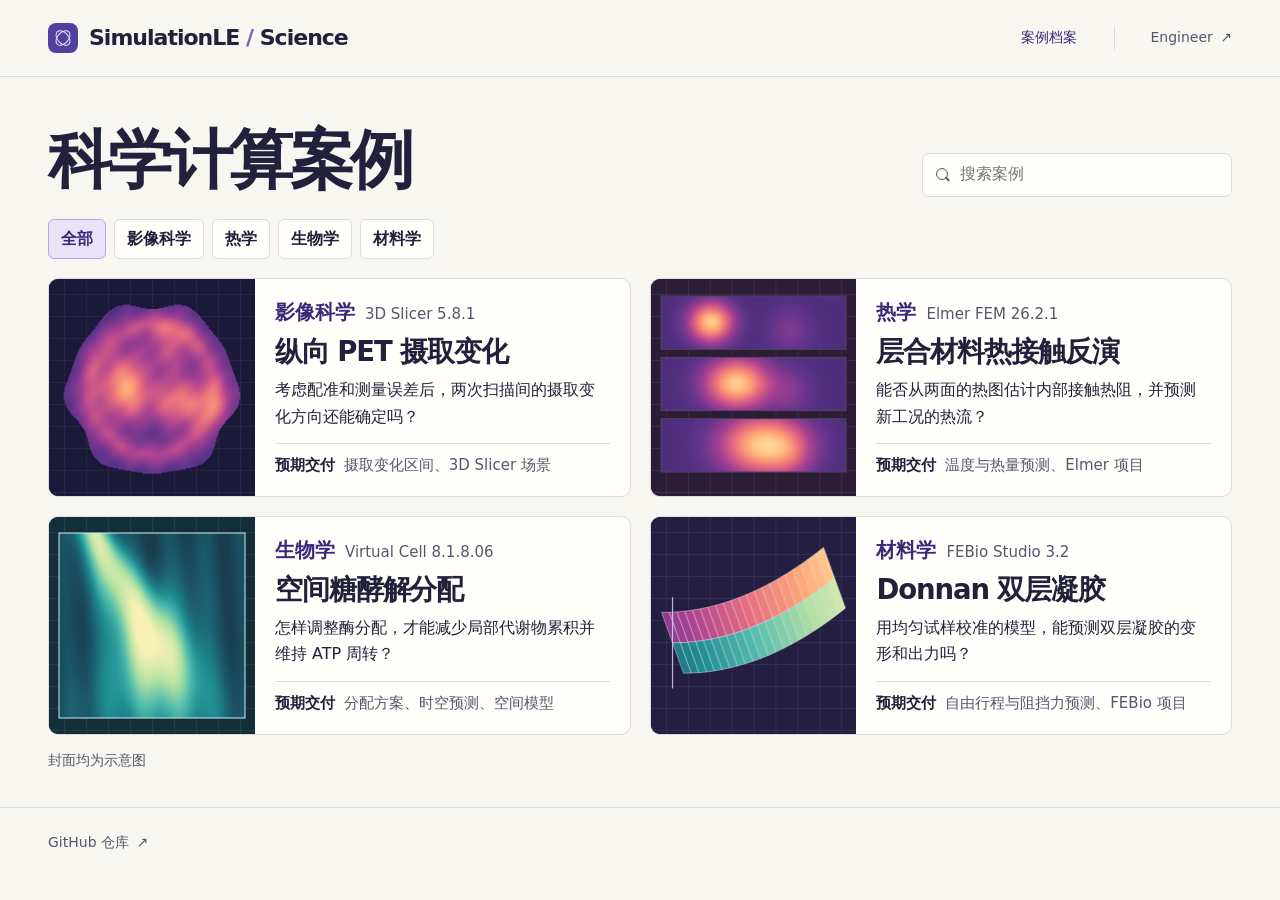
==== commit 30d96655: "Document scientific inputs, task steps, and deliverables" ====
--- a/index.html
+++ b/index.html
@@ -63,7 +63,7 @@
                 <p class="case-meta"><strong>生物学</strong> <span>Virtual Cell 8.1.8.06</span></p>
                 <h2 id="case-metabolism">空间糖酵解分配</h2>
                 <p class="case-question">怎样调整酶分配，才能减少局部代谢物累积并维持 ATP 周转？</p>
-                <p class="case-output"><strong>预期交付</strong> 分配方案、时空预测、Virtual Cell 项目</p>
+                <p class="case-output"><strong>预期交付</strong> 分配方案、时空预测、空间模型</p>
               </div>
             </a>
           </article>
--- a/assets/style.css
+++ b/assets/style.css
@@ -86,16 +86,38 @@
 .case-brief > div + div { border-left: 1px solid var(--line); }
 .case-brief dt { color: var(--accent-dark); font-weight: 750; margin-bottom: 5px; }
 .case-brief dd { color: var(--ink); }
+.case-nav { position: sticky; top: 0; z-index: 2; gap: 8px clamp(14px, 3vw, 32px); min-height: 52px; padding-block: 9px; border-block: 1px solid var(--line); background: var(--page); }
+.case-nav a { padding-block: 4px; font-size: 15px; font-weight: 650; }
+.case-nav a:hover { text-decoration: underline; text-underline-offset: .2em; }
+.case-block, .detail-figure { scroll-margin-top: 76px; }
+.case-block { padding-block: 29px; }
+.case-block + .case-block { border-top: 1px solid var(--line); }
+.case-block h2 { margin-bottom: 9px; font-size: clamp(25px, 3vw, 35px); line-height: 1.26; letter-spacing: -.035em; }
+.case-intro { max-width: 810px; color: var(--subtle); font-size: 17px; }
+.task-steps { display: grid; grid-template-columns: repeat(3, minmax(0, 1fr)); gap: 18px 30px; margin: 18px 0 0; padding-inline-start: 1.35em; }
+.task-steps li::marker { color: var(--accent-dark); font-weight: 750; }
+.task-steps strong { display: block; margin-bottom: 4px; }
+.task-steps p { color: var(--subtle); }
+.resource-list { margin-top: 16px; border-block: 1px solid var(--line); }
+.resource-list > div { display: grid; grid-template-columns: minmax(110px, .26fr) 1fr; gap: 5px 16px; padding-block: 11px; }
+.resource-list > div + div { border-top: 1px solid var(--line); }
+.resource-list dt { font-weight: 700; }
+.resource-list dd { color: var(--subtle); }
+.resource-list a, .detail-software a { color: var(--accent-dark); text-decoration: underline; text-underline-offset: .2em; }
 .detail-figure { background: var(--white); border: 1px solid var(--line); border-radius: 10px; overflow: hidden; }
 .figure-toolbar { display: flex; align-items: center; justify-content: space-between; gap: 12px; padding: 12px 17px; }
 .figure-toolbar h2 { font-size: 17px; letter-spacing: 0; }
 .detail-figure canvas { height: clamp(235px, 33vw, 350px); }
 .detail-figure figcaption { padding: 10px 17px; color: var(--subtle); font-size: 15px; min-height: 46px; }
-.detail-text { display: grid; grid-template-columns: repeat(2, minmax(0, 1fr)); column-gap: clamp(24px, 5vw, 64px); padding-block: 35px 45px; }
-.detail-text section { border-top: 1px solid var(--line); padding: 19px 0 21px; }
-.detail-text h2 { font-size: 24px; letter-spacing: -.03em; margin-bottom: 9px; }
-.detail-text p { color: var(--subtle); }
-.detail-text p + p { margin-top: 9px; }
+.deliverable-table { width: 100%; border-collapse: collapse; table-layout: fixed; margin-top: 14px; text-align: left; }
+.deliverable-table th, .deliverable-table td { border-bottom: 1px solid var(--line); padding: 10px 12px; vertical-align: top; overflow-wrap: anywhere; }
+.deliverable-table thead { background: var(--lavender); }
+.deliverable-table thead th:first-child { width: 29%; }
+.deliverable-table tbody th { font-weight: 650; }
+.deliverable-table tbody td { color: var(--subtle); }
+.deliverable-table code { font-size: .94em; }
+.case-scope { margin-top: 17px; border-left: 3px solid #b8a7e4; padding-left: 12px; color: var(--subtle); }
+.case-scope strong { color: var(--ink); margin-right: 5px; }
 @media (max-width: 920px) {
   .wrap, .detail { width: calc(100% - 56px); }
   .case-grid { grid-template-columns: 1fr; }
@@ -113,11 +135,15 @@
   .filters button { padding-inline: 8px; }
   .case-link { grid-template-columns: minmax(72px, 26%) minmax(0, 1fr); }
   .card-body { padding: 13px 13px 14px; }
-  .case-brief, .detail-text { grid-template-columns: 1fr; }
+  .case-brief, .task-steps, .resource-list > div { grid-template-columns: 1fr; }
   .case-brief > div { padding: 12px 14px; }
   .case-brief > div + div { border-left: 0; border-top: 1px solid var(--line); }
+  .case-nav { gap: 5px clamp(8px, 3vw, 15px); }
+  .case-nav a { font-size: 14px; }
+  .case-block { padding-block: 24px; }
+  .deliverable-table thead th:first-child { width: 35%; }
+  .deliverable-table th, .deliverable-table td { padding-inline: 7px; }
   .figure-toolbar { flex-wrap: wrap; }
   .breadcrumb { margin-block: 18px 23px; }
-  .detail-text { padding-block: 23px 37px; }
 }
 @media (prefers-reduced-motion: reduce) { html { scroll-behavior: auto; } }
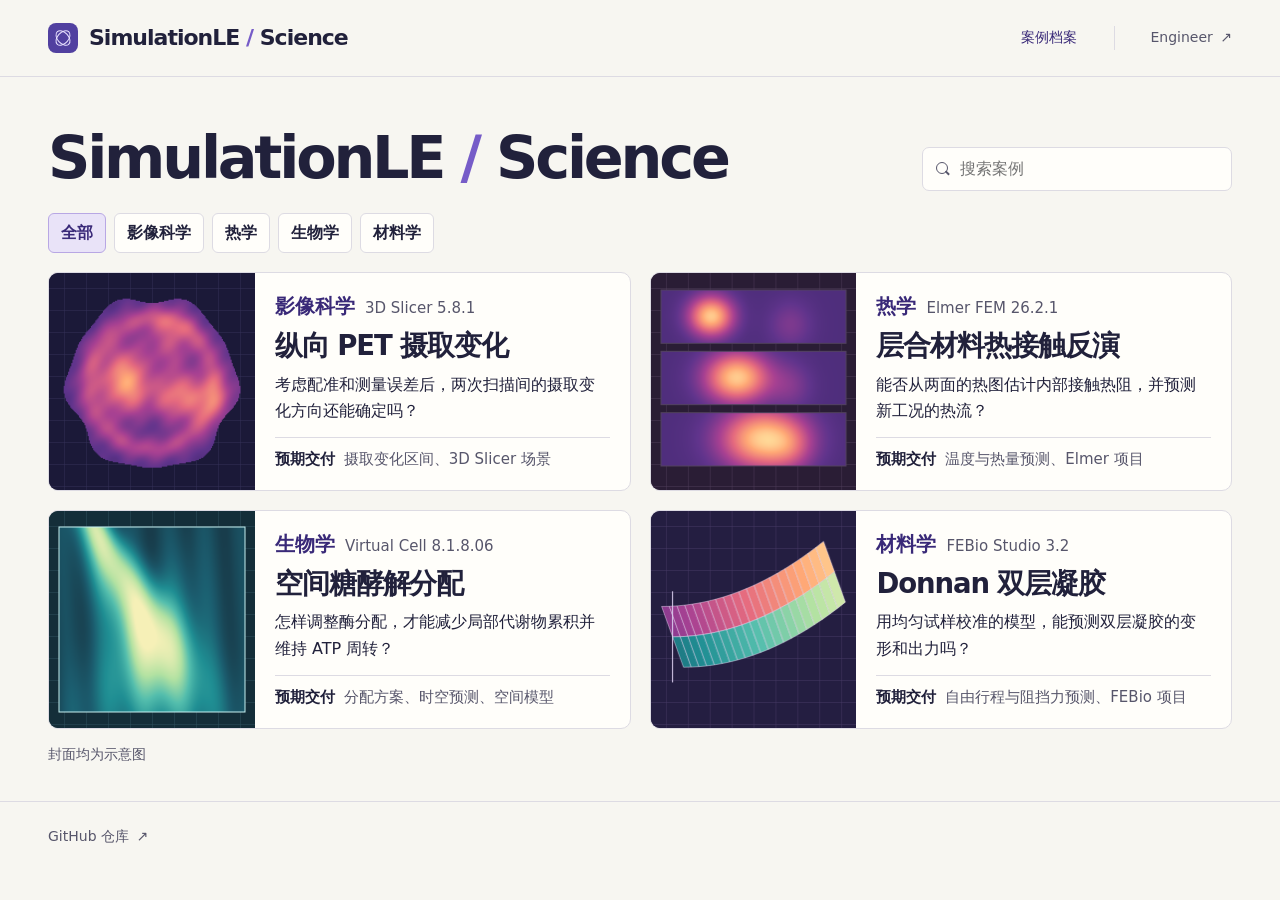
==== commit 352bd493: "Use the SimulationLE Science name as the page title" ====
--- a/index.html
+++ b/index.html
@@ -3,9 +3,9 @@
 <head>
   <meta charset="utf-8">
   <meta name="viewport" content="width=device-width, initial-scale=1">
-  <meta name="description" content="SimulationLE / Science 科学计算案例档案。探索科学软件中的观测、推断、预测与验证。">
+  <meta name="description" content="SimulationLE / Science 收录四个科学研究任务，介绍各任务的问题、输入和预期交付。">
   <meta name="theme-color" content="#f7f6f1">
-  <title>SimulationLE / Science · 科学计算案例档案</title>
+  <title>SimulationLE / Science</title>
   <link rel="icon" href="assets/favicon.png">
   <link rel="stylesheet" href="assets/style.css">
   <script type="module" src="assets/site.js"></script>
@@ -22,7 +22,7 @@
     <section id="cases" class="case-section" aria-labelledby="archive-title">
       <div class="wrap">
         <div class="section-head">
-          <h1 id="archive-title">科学计算案例</h1>
+          <h1 id="archive-title">SimulationLE <span class="brand-slash">/</span> Science</h1>
           <label class="search"><span class="search-icon" aria-hidden="true"></span><input type="search" id="case-search" placeholder="搜索案例" aria-label="搜索案例、软件或领域"></label>
         </div>
         <div class="filters" role="group" aria-label="按领域筛选">
--- a/assets/style.css
+++ b/assets/style.css
@@ -38,7 +38,7 @@
 canvas { display: block; width: 100%; }
 .case-section { padding: 48px 0 35px; }
 .section-head { display: flex; align-items: flex-end; justify-content: space-between; gap: 20px; }
-.section-head h1 { font-size: clamp(37px, 5vw, 65px); line-height: 1.12; letter-spacing: -.055em; }
+.section-head h1 { font-size: clamp(31px, 4.6vw, 65px); line-height: 1.12; letter-spacing: -.055em; }
 .search { position: relative; display: block; width: min(310px, 100%); }
 .search input { width: 100%; min-height: 44px; border: 1px solid var(--line); border-radius: 7px; padding: 7px 12px 7px 37px; color: var(--ink); background: var(--white); }
 .search-icon { position: absolute; top: 15px; left: 14px; width: 12px; height: 12px; border: 1.5px solid var(--subtle); border-radius: 50%; pointer-events: none; }
@@ -130,6 +130,7 @@
   .brand-mark::before, .brand-mark::after { inset: 5px 8px; }
   .case-section { padding-block: 32px; }
   .section-head { align-items: flex-start; flex-direction: column; gap: 13px; }
+  .section-head h1 { font-size: clamp(27px, 7.5vw, 43px); }
   .search { width: 100%; }
   .filters { gap: 6px; margin-block: 13px; }
   .filters button { padding-inline: 8px; }
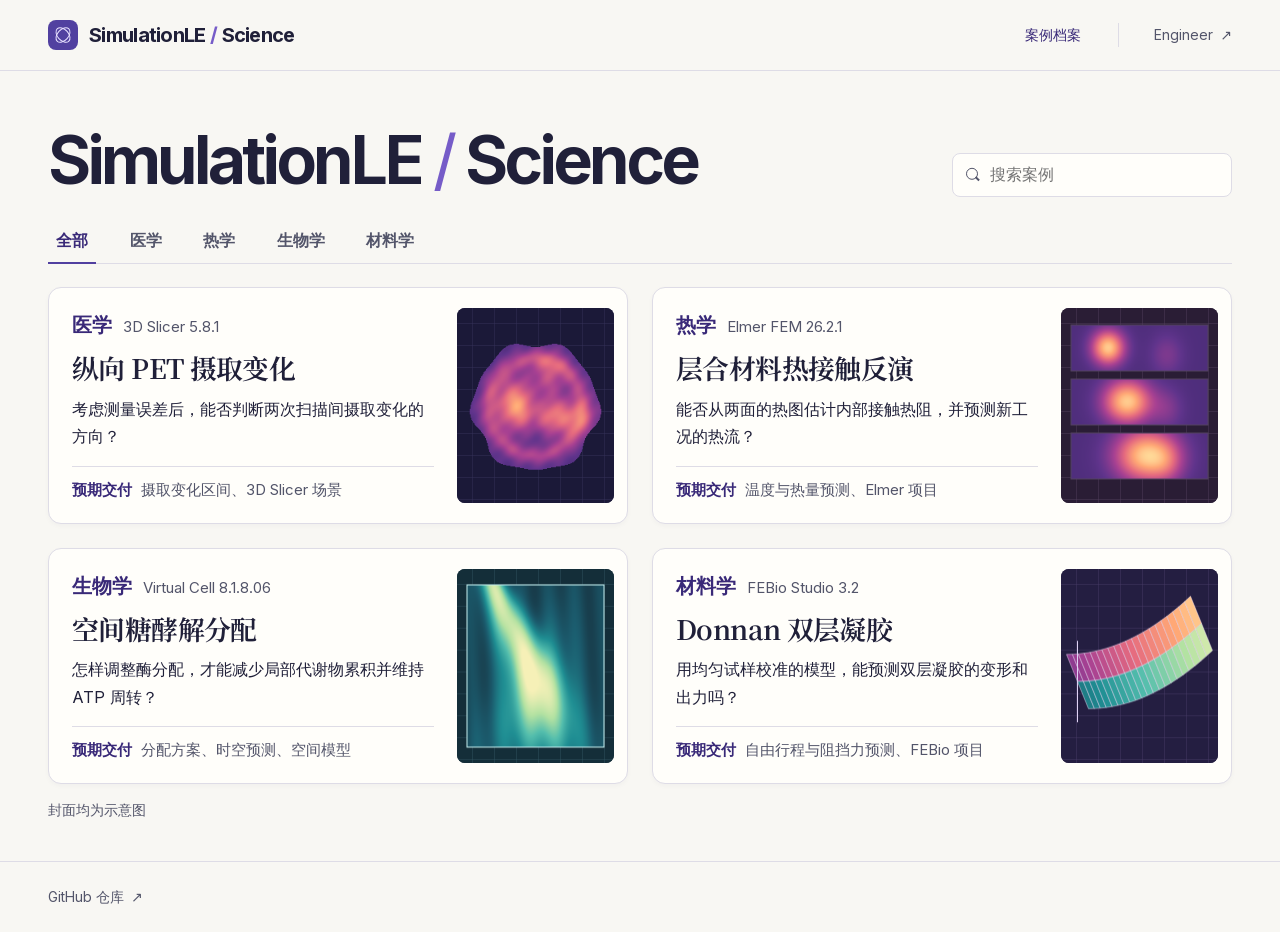
==== commit 2df5c93f: "Refine Science typography and classify PET under medicine" ====
--- a/index.html
+++ b/index.html
@@ -4,7 +4,7 @@
   <meta charset="utf-8">
   <meta name="viewport" content="width=device-width, initial-scale=1">
   <meta name="description" content="SimulationLE / Science 收录四个科学研究任务，介绍各任务的问题、输入和预期交付。">
-  <meta name="theme-color" content="#f7f6f1">
+  <meta name="theme-color" content="#f8f7f3">
   <title>SimulationLE / Science</title>
   <link rel="icon" href="assets/favicon.png">
   <link rel="stylesheet" href="assets/style.css">
@@ -27,55 +27,55 @@
         </div>
         <div class="filters" role="group" aria-label="按领域筛选">
           <button type="button" data-filter="all" aria-pressed="true">全部</button>
-          <button type="button" data-filter="imaging" aria-pressed="false">影像科学</button>
+          <button type="button" data-filter="medicine" aria-pressed="false">医学</button>
           <button type="button" data-filter="thermal" aria-pressed="false">热学</button>
           <button type="button" data-filter="metabolism" aria-pressed="false">生物学</button>
           <button type="button" data-filter="mechanics" aria-pressed="false">材料学</button>
           <span class="sr-only" id="case-count" role="status">4 个案例</span>
         </div>
         <div class="case-grid">
-          <article class="case-card" data-domain="imaging" data-keywords="longitudinal-pet-bounds 定量影像 配准 分辨率 测量误差 不确定性 体模">
+          <article class="case-card" data-domain="medicine" data-keywords="longitudinal-pet-bounds 医学影像 定量影像 影像科学 配准 分辨率 测量误差 不确定性 体模">
             <a class="case-link" href="cases/longitudinal-pet-bounds/" aria-labelledby="case-pet">
+              <div class="card-body">
+                <p class="case-meta"><strong>医学</strong> <span>3D Slicer 5.8.1</span></p>
+                <h2 id="case-pet">纵向 PET 摄取变化</h2>
+                <p class="case-question">考虑测量误差后，能否判断两次扫描间摄取变化的方向？</p>
+              </div>
               <div class="card-visual theme-pet"><canvas data-plot="pet-card" role="img" aria-label="PET 体模切片示意"></canvas></div>
-              <div class="card-body">
-                <p class="case-meta"><strong>影像科学</strong> <span>3D Slicer 5.8.1</span></p>
-                <h2 id="case-pet">纵向 PET 摄取变化</h2>
-                <p class="case-question">考虑配准和测量误差后，两次扫描间的摄取变化方向还能确定吗？</p>
-                <p class="case-output"><strong>预期交付</strong> 摄取变化区间、3D Slicer 场景</p>
-              </div>
+              <p class="case-output"><strong>预期交付</strong> 摄取变化区间、3D Slicer 场景</p>
             </a>
           </article>
           <article class="case-card" data-domain="thermal" data-keywords="laminate-contact-transfer 热传递 热阻 热学 材料 反演 热图 移动热源 热流">
             <a class="case-link" href="cases/laminate-contact-transfer/" aria-labelledby="case-thermal">
-              <div class="card-visual theme-thermal"><canvas data-plot="thermal-card" role="img" aria-label="层合材料表面的瞬态热分布示意"></canvas></div>
               <div class="card-body">
                 <p class="case-meta"><strong>热学</strong> <span>Elmer FEM 26.2.1</span></p>
                 <h2 id="case-thermal">层合材料热接触反演</h2>
                 <p class="case-question">能否从两面的热图估计内部接触热阻，并预测新工况的热流？</p>
-                <p class="case-output"><strong>预期交付</strong> 温度与热量预测、Elmer 项目</p>
               </div>
+              <div class="card-visual theme-thermal"><canvas data-plot="thermal-card" role="img" aria-label="层合材料表面的瞬态热分布示意"></canvas></div>
+              <p class="case-output"><strong>预期交付</strong> 温度与热量预测、Elmer 项目</p>
             </a>
           </article>
           <article class="case-card" data-domain="metabolism" data-keywords="VCell glycolysis-redistribution 系统生物学 代谢 反应扩散 糖酵解 空间扰动 ATP 周转">
             <a class="case-link" href="cases/glycolysis-redistribution/" aria-labelledby="case-metabolism">
-              <div class="card-visual theme-metabolism"><canvas data-plot="metabolism-card" role="img" aria-label="空间代谢模型在不同时刻的浓度分布示意"></canvas></div>
               <div class="card-body">
                 <p class="case-meta"><strong>生物学</strong> <span>Virtual Cell 8.1.8.06</span></p>
                 <h2 id="case-metabolism">空间糖酵解分配</h2>
                 <p class="case-question">怎样调整酶分配，才能减少局部代谢物累积并维持 ATP 周转？</p>
-                <p class="case-output"><strong>预期交付</strong> 分配方案、时空预测、空间模型</p>
               </div>
+              <div class="card-visual theme-metabolism"><canvas data-plot="metabolism-card" role="img" aria-label="空间代谢模型在不同时刻的浓度分布示意"></canvas></div>
+              <p class="case-output"><strong>预期交付</strong> 分配方案、时空预测、空间模型</p>
             </a>
           </article>
           <article class="case-card" data-domain="mechanics" data-keywords="donnan-bilayer-transfer 软材料力学 水凝胶 双层 凝胶 膨胀 溶胀 变形 自由行程 阻挡力">
             <a class="case-link" href="cases/donnan-bilayer-transfer/" aria-labelledby="case-gel">
-              <div class="card-visual theme-gel"><canvas data-plot="gel-card" role="img" aria-label="粘合双层凝胶弯曲与变形网格示意"></canvas></div>
               <div class="card-body">
                 <p class="case-meta"><strong>材料学</strong> <span>FEBio Studio 3.2</span></p>
                 <h2 id="case-gel">Donnan 双层凝胶</h2>
                 <p class="case-question">用均匀试样校准的模型，能预测双层凝胶的变形和出力吗？</p>
-                <p class="case-output"><strong>预期交付</strong> 自由行程与阻挡力预测、FEBio 项目</p>
               </div>
+              <div class="card-visual theme-gel"><canvas data-plot="gel-card" role="img" aria-label="粘合双层凝胶弯曲与变形网格示意"></canvas></div>
+              <p class="case-output"><strong>预期交付</strong> 自由行程与阻挡力预测、FEBio 项目</p>
             </a>
           </article>
         </div>
--- a/assets/style.css
+++ b/assets/style.css
@@ -1,18 +1,34 @@
+@font-face {
+  font-family: Inter;
+  src: url("fonts/inter-latin.woff2") format("woff2");
+  font-style: normal;
+  font-weight: 400 800;
+  font-display: swap;
+}
+@font-face {
+  font-family: "Noto Serif SC Headings";
+  src: url("fonts/noto-serif-sc-headings.woff2") format("woff2");
+  font-style: normal;
+  font-weight: 650;
+  font-display: swap;
+}
 :root {
   color-scheme: light;
-  --page: #f7f6f1;
+  --page: #f8f7f3;
   --white: #fffefa;
-  --ink: #21213b;
-  --subtle: #57566b;
-  --line: #dddbe3;
+  --ink: #202039;
+  --subtle: #53556a;
+  --line: #dedce6;
   --accent: #5140a0;
   --accent-dark: #392978;
-  --lavender: #e9e3f8;
-  --sans: "PingFang SC", "Microsoft YaHei", "Noto Sans CJK SC", system-ui, sans-serif;
+  --lavender: #ede8f9;
+  --panel: #f4f0fa;
+  --sans: Inter, "PingFang SC", "Microsoft YaHei", "Noto Sans CJK SC", system-ui, sans-serif;
+  --serif: "Noto Serif SC Headings", "Songti SC", "Noto Serif CJK SC", SimSun, serif;
 }
 * { box-sizing: border-box; }
 html { scroll-behavior: smooth; }
-body { margin: 0; background: var(--page); color: var(--ink); font: 16px/1.65 var(--sans); }
+body { margin: 0; background: var(--page); color: var(--ink); font: 16px/1.72 var(--sans); }
 a { color: inherit; text-decoration: none; }
 button, input { font: inherit; }
 button { cursor: pointer; }
@@ -24,8 +40,8 @@
 .skip { position: fixed; top: 10px; left: 10px; padding: 8px 16px; background: white; transform: translateY(-150%); z-index: 5; }
 .skip:focus { transform: translateY(0); }
 .site-header { border-bottom: 1px solid var(--line); }
-.header-inner { min-height: 76px; display: flex; align-items: center; justify-content: space-between; gap: 24px; }
-.brand { display: inline-flex; align-items: center; gap: 11px; font: 700 clamp(16px, 1.8vw, 22px)/1.15 system-ui, sans-serif; letter-spacing: -.045em; white-space: nowrap; }
+.header-inner { min-height: 70px; display: flex; align-items: center; justify-content: space-between; gap: 24px; }
+.brand { display: inline-flex; align-items: center; gap: 11px; font: 700 clamp(16px, 1.6vw, 20px)/1.15 var(--sans); letter-spacing: -.035em; white-space: nowrap; }
 .brand-mark { width: 30px; height: 30px; border-radius: 8px; background: var(--accent); position: relative; flex: 0 0 auto; }
 .brand-mark::before, .brand-mark::after { content: ""; position: absolute; inset: 6px 9px; border: 1px solid #e9e2ff; border-radius: 50%; transform: rotate(42deg); }
 .brand-mark::after { transform: rotate(-42deg); }
@@ -36,82 +52,86 @@
 .nav-external { border-left: 1px solid var(--line); padding-left: clamp(14px, 3vw, 35px); }
 .nav-external span, .site-footer a span { margin-left: 3px; }
 canvas { display: block; width: 100%; }
-.case-section { padding: 48px 0 35px; }
-.section-head { display: flex; align-items: flex-end; justify-content: space-between; gap: 20px; }
-.section-head h1 { font-size: clamp(31px, 4.6vw, 65px); line-height: 1.12; letter-spacing: -.055em; }
-.search { position: relative; display: block; width: min(310px, 100%); }
-.search input { width: 100%; min-height: 44px; border: 1px solid var(--line); border-radius: 7px; padding: 7px 12px 7px 37px; color: var(--ink); background: var(--white); }
-.search-icon { position: absolute; top: 15px; left: 14px; width: 12px; height: 12px; border: 1.5px solid var(--subtle); border-radius: 50%; pointer-events: none; }
+.case-section { padding: 54px 0 39px; }
+.section-head { display: flex; align-items: flex-end; justify-content: space-between; gap: 22px; }
+.section-head h1 { font-size: clamp(32px, 5.2vw, 72px); line-height: 1.08; font-weight: 660; letter-spacing: -.06em; }
+.section-head h1 .brand-slash { font-weight: 430; }
+.search { position: relative; display: block; width: min(280px, 100%); }
+.search input { width: 100%; min-height: 44px; border: 1px solid var(--line); border-radius: 8px; padding: 7px 12px 7px 37px; color: var(--ink); background: var(--white); }
+.search-icon { position: absolute; top: 50%; left: 14px; transform: translateY(-60%); width: 12px; height: 12px; border: 1.5px solid var(--subtle); border-radius: 50%; pointer-events: none; }
 .search-icon::after { content: ""; position: absolute; width: 5px; height: 1.5px; top: 9px; left: 8px; transform: rotate(45deg); background: var(--subtle); }
 .filters, .figure-controls { display: flex; align-items: center; flex-wrap: wrap; gap: 8px; }
-.filters { margin: 22px 0 19px; }
-.filters button, .figure-controls button { border: 1px solid var(--line); border-radius: 6px; padding: 6px 12px; background: var(--white); color: var(--ink); font-size: 14px; }
-.filters button { font-size: 16px; font-weight: 650; }
-.filters button:hover, .figure-controls button:hover { border-color: var(--accent); }
-.filters button[aria-pressed="true"], .figure-controls button[aria-pressed="true"] { color: var(--accent-dark); border-color: #b8a7e4; background: var(--lavender); }
-.case-grid { display: grid; grid-template-columns: repeat(2, minmax(0, 1fr)); gap: 19px; }
-.case-card { border: 1px solid var(--line); border-radius: 10px; overflow: hidden; background: var(--white); }
-.case-card:hover { border-color: #b3a3d9; }
-.case-link { display: grid; grid-template-columns: minmax(0, .55fr) minmax(0, 1fr); height: 100%; }
+.filters { gap: clamp(8px, 2vw, 27px); margin: 23px 0 23px; border-bottom: 1px solid var(--line); }
+.filters button { min-height: 44px; margin-bottom: -1px; border: 0; border-bottom: 2px solid transparent; padding: 6px 8px; background: transparent; color: var(--subtle); font-size: 16px; font-weight: 650; }
+.filters button:hover, .filters button[aria-pressed="true"] { color: var(--accent-dark); }
+.filters button[aria-pressed="true"] { border-bottom-color: var(--accent); }
+.figure-controls button { border: 1px solid var(--line); border-radius: 7px; padding: 6px 12px; background: var(--white); color: var(--ink); font-size: 14px; }
+.figure-controls button:hover { border-color: var(--accent); }
+.figure-controls button[aria-pressed="true"] { color: var(--accent-dark); border-color: #b8a7e4; background: var(--lavender); }
+.case-grid { display: grid; grid-template-columns: repeat(2, minmax(0, 1fr)); gap: 24px; }
+.case-card { border: 1px solid var(--line); border-radius: 13px; overflow: hidden; background: var(--white); box-shadow: 0 2px 5px #25213d08; }
+.case-card:hover { border-color: #b5a9d3; box-shadow: 0 5px 12px #25213d0d; }
+.case-link { display: grid; grid-template-areas: "body visual" "output visual"; grid-template-columns: minmax(0, 1fr) minmax(100px, 29%); grid-template-rows: 1fr auto; column-gap: 23px; height: 100%; padding: 20px 13px 20px 23px; }
 .case-link:focus-visible { outline-offset: -4px; }
 .case-link:hover h2, .case-link:focus-visible h2 { color: var(--accent-dark); text-decoration: underline; text-underline-offset: .16em; }
-.card-visual { position: relative; }
+.card-visual { position: relative; grid-area: visual; border-radius: 8px; overflow: hidden; }
 .card-visual canvas { position: absolute; inset: 0; height: 100%; }
 .theme-pet { background: #232044; }
 .theme-thermal { background: #2a1d35; }
 .theme-metabolism { background: #142e39; }
 .theme-gel { background: #241e41; }
-.card-body { display: flex; flex-direction: column; padding: 17px 20px 18px; }
-.case-meta { display: flex; align-items: baseline; flex-wrap: wrap; gap: 0 10px; margin-bottom: 5px; color: var(--subtle); font-size: 15px; }
-.case-meta strong { color: var(--accent-dark); font-size: 20px; font-weight: 750; }
-.card-body h2 { font-size: clamp(22px, 2.15vw, 29px); line-height: 1.28; letter-spacing: -.04em; }
-.case-question { margin: 8px 0 13px; }
-.case-output { border-top: 1px solid var(--line); margin-top: auto; padding-top: 9px; color: var(--subtle); font-size: 15px; }
-.case-output strong { color: var(--ink); margin-right: 4px; white-space: nowrap; }
+.card-body { grid-area: body; }
+.case-meta { display: flex; align-items: baseline; flex-wrap: wrap; gap: 0 11px; margin-bottom: 8px; color: var(--subtle); font-size: 15px; }
+.case-meta strong { color: var(--accent-dark); font-size: 20px; font-weight: 700; }
+.card-body h2, .detail-header h1, .case-block h2 { font-family: var(--serif); font-weight: 650; }
+.card-body h2 { font-size: clamp(24px, 2.1vw, 30px); line-height: 1.32; letter-spacing: -.023em; }
+.case-question { color: var(--ink); margin: 10px 0 15px; }
+.case-output { grid-area: output; border-top: 1px solid var(--line); padding-top: 10px; color: var(--subtle); font-size: 15px; }
+.case-output strong { color: var(--accent-dark); margin-right: 5px; white-space: nowrap; }
 .case-note { margin-top: 14px; color: var(--subtle); font-size: 14px; }
 .empty-state { text-align: center; background: var(--white); border: 1px dashed #c9c1d6; padding: 35px 20px; border-radius: 8px; }
 .empty-state button { margin-top: 8px; border: 0; background: transparent; color: var(--accent-dark); text-decoration: underline; }
 .site-footer { border-top: 1px solid var(--line); }
 .footer-inner { display: flex; flex-wrap: wrap; align-items: center; justify-content: space-between; gap: 12px; min-height: 70px; padding-block: 14px; font-size: 14px; color: var(--subtle); }
 .site-footer a:hover { color: var(--accent-dark); }
-.detail { width: min(1020px, 100% - 96px); margin-inline: auto; }
-.breadcrumb { margin: 25px 0 32px; color: var(--subtle); font-size: 14px; }
+.detail { width: min(1040px, 100% - 96px); margin-inline: auto; }
+.breadcrumb { margin: 26px 0 34px; color: var(--subtle); font-size: 14px; }
 .breadcrumb a:hover { text-decoration: underline; }
 .breadcrumb span { margin-inline: 8px; color: var(--accent); }
-.detail-header h1 { font-size: clamp(36px, 5vw, 66px); line-height: 1.15; letter-spacing: -.055em; margin: 12px 0 13px; }
-.detail-question { max-width: 760px; font-size: clamp(19px, 2vw, 24px); line-height: 1.55; }
-.detail-software { margin-top: 11px; color: var(--subtle); }
-.case-brief { display: grid; grid-template-columns: repeat(3, minmax(0, 1fr)); margin-block: 25px 30px; border: 1px solid var(--line); border-radius: 9px; background: var(--white); }
-.case-brief > div { padding: 15px 17px 16px; }
+.detail-header h1 { font-size: clamp(36px, 5.1vw, 68px); line-height: 1.18; letter-spacing: -.025em; margin-bottom: 16px; }
+.detail-question { max-width: 760px; font-size: clamp(19px, 1.9vw, 24px); line-height: 1.62; }
+.detail-software { margin-top: 12px; color: var(--subtle); }
+.case-brief { display: grid; grid-template-columns: repeat(3, minmax(0, 1fr)); margin-block: 29px 31px; border: 1px solid var(--line); border-radius: 12px; background: var(--panel); }
+.case-brief > div { padding: 18px 20px; }
 .case-brief > div + div { border-left: 1px solid var(--line); }
-.case-brief dt { color: var(--accent-dark); font-weight: 750; margin-bottom: 5px; }
+.case-brief dt { color: var(--accent-dark); font-size: 17px; font-weight: 700; margin-bottom: 6px; }
 .case-brief dd { color: var(--ink); }
-.case-nav { position: sticky; top: 0; z-index: 2; gap: 8px clamp(14px, 3vw, 32px); min-height: 52px; padding-block: 9px; border-block: 1px solid var(--line); background: var(--page); }
-.case-nav a { padding-block: 4px; font-size: 15px; font-weight: 650; }
+.case-nav { position: sticky; top: 0; z-index: 2; gap: 8px clamp(14px, 3vw, 34px); min-height: 53px; padding-block: 9px; border-block: 1px solid var(--line); background: var(--page); }
+.case-nav a { padding-block: 4px; font-size: 16px; font-weight: 650; }
 .case-nav a:hover { text-decoration: underline; text-underline-offset: .2em; }
 .case-block, .detail-figure { scroll-margin-top: 76px; }
-.case-block { padding-block: 29px; }
+.case-block { padding-block: 35px; }
 .case-block + .case-block { border-top: 1px solid var(--line); }
-.case-block h2 { margin-bottom: 9px; font-size: clamp(25px, 3vw, 35px); line-height: 1.26; letter-spacing: -.035em; }
-.case-intro { max-width: 810px; color: var(--subtle); font-size: 17px; }
-.task-steps { display: grid; grid-template-columns: repeat(3, minmax(0, 1fr)); gap: 18px 30px; margin: 18px 0 0; padding-inline-start: 1.35em; }
+.case-block h2 { margin-bottom: 12px; font-size: clamp(26px, 3vw, 37px); line-height: 1.28; letter-spacing: -.018em; }
+.case-intro { max-width: 800px; color: var(--subtle); font-size: 17px; }
+.task-steps { display: grid; grid-template-columns: repeat(3, minmax(0, 1fr)); gap: 18px 33px; margin: 21px 0 0; padding-inline-start: 1.35em; }
 .task-steps li::marker { color: var(--accent-dark); font-weight: 750; }
-.task-steps strong { display: block; margin-bottom: 4px; }
+.task-steps strong { display: block; margin-bottom: 5px; font-size: 17px; }
 .task-steps p { color: var(--subtle); }
 .resource-list { margin-top: 16px; border-block: 1px solid var(--line); }
-.resource-list > div { display: grid; grid-template-columns: minmax(110px, .26fr) 1fr; gap: 5px 16px; padding-block: 11px; }
+.resource-list > div { display: grid; grid-template-columns: minmax(110px, .26fr) 1fr; gap: 5px 20px; padding-block: 12px; }
 .resource-list > div + div { border-top: 1px solid var(--line); }
 .resource-list dt { font-weight: 700; }
 .resource-list dd { color: var(--subtle); }
 .resource-list a, .detail-software a { color: var(--accent-dark); text-decoration: underline; text-underline-offset: .2em; }
-.detail-figure { background: var(--white); border: 1px solid var(--line); border-radius: 10px; overflow: hidden; }
+.detail-figure { background: var(--white); border: 1px solid var(--line); border-radius: 12px; overflow: hidden; }
 .figure-toolbar { display: flex; align-items: center; justify-content: space-between; gap: 12px; padding: 12px 17px; }
 .figure-toolbar h2 { font-size: 17px; letter-spacing: 0; }
 .detail-figure canvas { height: clamp(235px, 33vw, 350px); }
 .detail-figure figcaption { padding: 10px 17px; color: var(--subtle); font-size: 15px; min-height: 46px; }
 .deliverable-table { width: 100%; border-collapse: collapse; table-layout: fixed; margin-top: 14px; text-align: left; }
-.deliverable-table th, .deliverable-table td { border-bottom: 1px solid var(--line); padding: 10px 12px; vertical-align: top; overflow-wrap: anywhere; }
-.deliverable-table thead { background: var(--lavender); }
+.deliverable-table th, .deliverable-table td { border-bottom: 1px solid var(--line); padding: 12px 15px; vertical-align: top; overflow-wrap: anywhere; }
+.deliverable-table thead { background: var(--panel); color: var(--accent-dark); }
 .deliverable-table thead th:first-child { width: 29%; }
 .deliverable-table tbody th { font-weight: 650; }
 .deliverable-table tbody td { color: var(--subtle); }
@@ -121,6 +141,7 @@
 @media (max-width: 920px) {
   .wrap, .detail { width: calc(100% - 56px); }
   .case-grid { grid-template-columns: 1fr; }
+  .search { width: min(245px, 100%); }
 }
 @media (max-width: 680px) {
   .wrap, .detail { width: calc(100% - 34px); }
@@ -128,20 +149,22 @@
   nav { gap: 12px; }
   .brand-mark { width: 26px; height: 26px; }
   .brand-mark::before, .brand-mark::after { inset: 5px 8px; }
-  .case-section { padding-block: 32px; }
+  .case-section { padding-block: 34px 29px; }
   .section-head { align-items: flex-start; flex-direction: column; gap: 13px; }
-  .section-head h1 { font-size: clamp(27px, 7.5vw, 43px); }
+  .section-head h1 { font-size: clamp(27px, 7.35vw, 43px); }
   .search { width: 100%; }
-  .filters { gap: 6px; margin-block: 13px; }
-  .filters button { padding-inline: 8px; }
-  .case-link { grid-template-columns: minmax(72px, 26%) minmax(0, 1fr); }
-  .card-body { padding: 13px 13px 14px; }
+  .filters { gap: 7px; margin-block: 12px 17px; }
+  .filters button { padding-inline: 6px; }
+  .case-grid { gap: 15px; }
+  .case-link { grid-template-areas: "body visual" "output output"; grid-template-columns: minmax(0, 1fr) minmax(67px, 23%); column-gap: 12px; padding: 14px 12px 15px 15px; }
+  .card-body h2 { font-size: clamp(22px, 5.7vw, 27px); }
+  .card-visual { align-self: start; aspect-ratio: 1 / 1.38; border-radius: 6px; }
   .case-brief, .task-steps, .resource-list > div { grid-template-columns: 1fr; }
-  .case-brief > div { padding: 12px 14px; }
+  .case-brief > div { padding: 14px 15px; }
   .case-brief > div + div { border-left: 0; border-top: 1px solid var(--line); }
   .case-nav { gap: 5px clamp(8px, 3vw, 15px); }
   .case-nav a { font-size: 14px; }
-  .case-block { padding-block: 24px; }
+  .case-block { padding-block: 27px; }
   .deliverable-table thead th:first-child { width: 35%; }
   .deliverable-table th, .deliverable-table td { padding-inline: 7px; }
   .figure-toolbar { flex-wrap: wrap; }
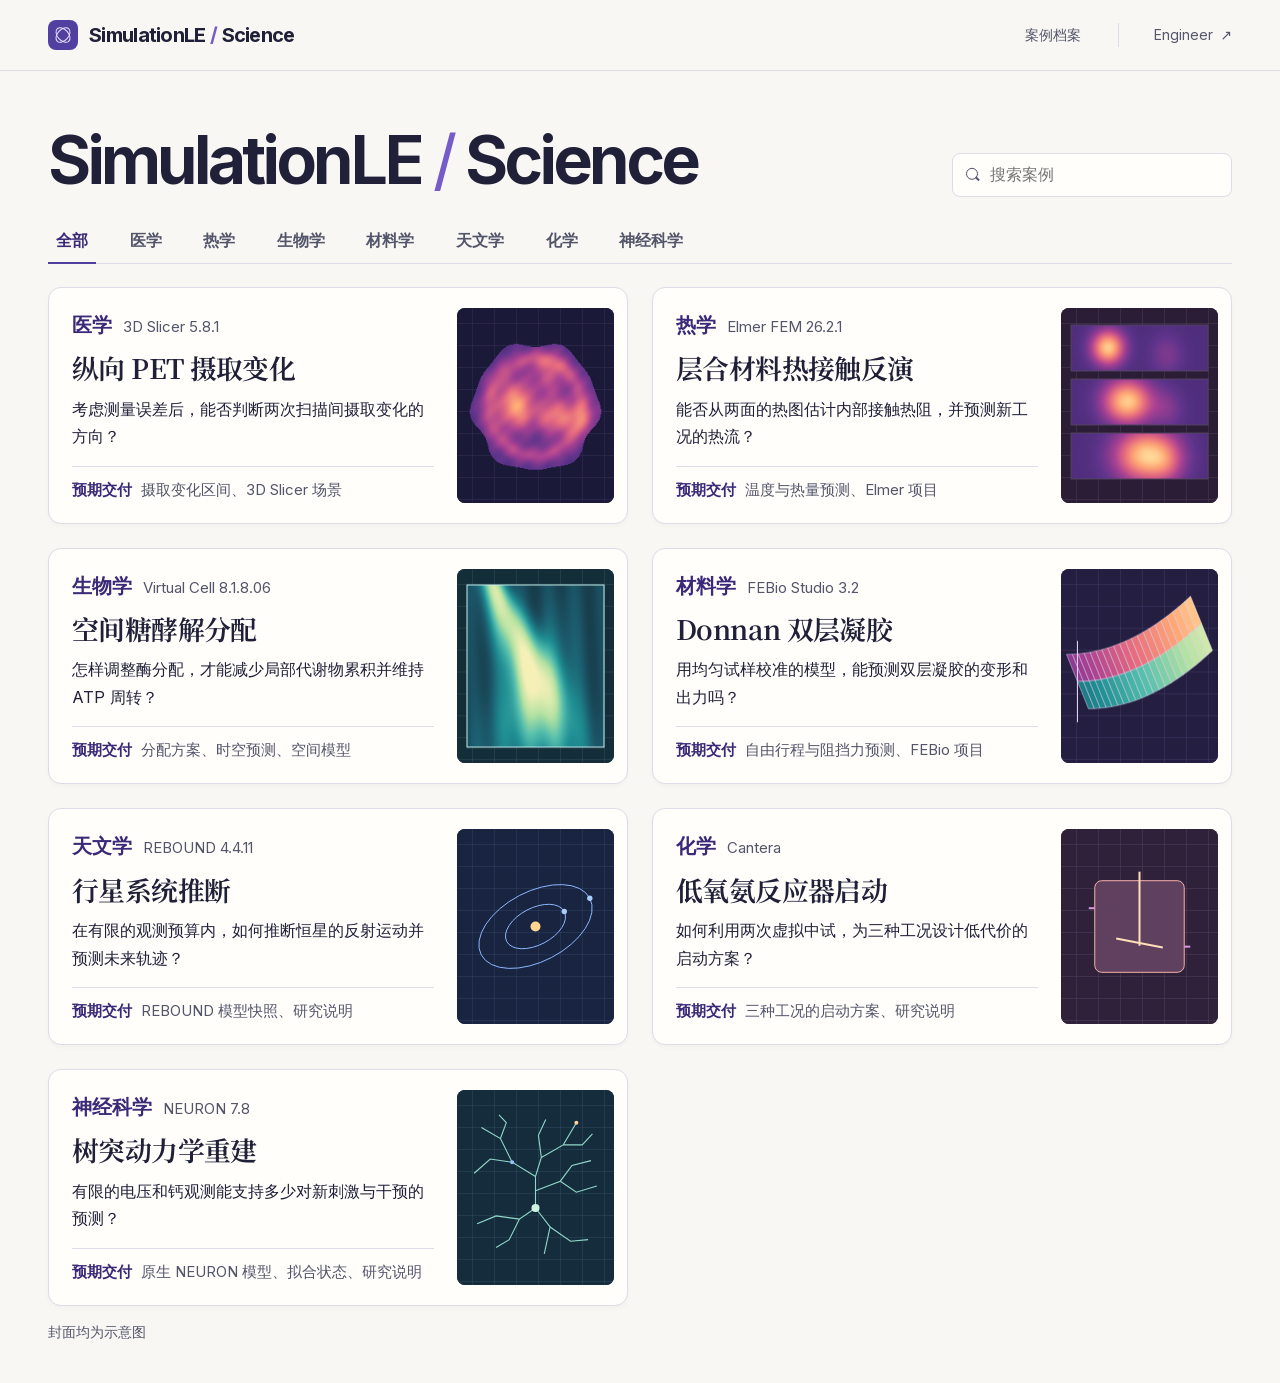
==== commit 329e72e4: "Publish the seven-case Science showcase" ====
--- a/index.html
+++ b/index.html
@@ -1,9 +1,10 @@
 <!doctype html>
+<!-- Generated by scripts/build_catalog.py. Edit content/cases.json or the template. -->
 <html lang="zh-CN">
 <head>
   <meta charset="utf-8">
   <meta name="viewport" content="width=device-width, initial-scale=1">
-  <meta name="description" content="SimulationLE / Science 收录四个科学研究任务，介绍各任务的问题、输入和预期交付。">
+  <meta name="description" content="浏览 7 个科学研究案例的任务、输入和预期交付。">
   <meta name="theme-color" content="#f8f7f3">
   <title>SimulationLE / Science</title>
   <link rel="icon" href="assets/favicon.png">
@@ -15,7 +16,7 @@
   <header class="site-header">
     <div class="wrap header-inner">
       <a class="brand" href="./"><span class="brand-mark" aria-hidden="true"></span><span>SimulationLE <span class="brand-slash">/</span> Science</span></a>
-      <nav aria-label="主导航"><a href="#cases" aria-current="page">案例档案</a><a class="nav-external" href="https://huayuankou333.github.io/omniale/simulationle-engineer/">Engineer <span aria-hidden="true">↗</span></a></nav>
+      <nav aria-label="主导航"><a href="#cases">案例档案</a><a class="nav-external" href="https://huayuankou333.github.io/omniale/simulationle-engineer/">Engineer <span aria-hidden="true">↗</span></a></nav>
     </div>
   </header>
   <main id="main">
@@ -31,7 +32,10 @@
           <button type="button" data-filter="thermal" aria-pressed="false">热学</button>
           <button type="button" data-filter="metabolism" aria-pressed="false">生物学</button>
           <button type="button" data-filter="mechanics" aria-pressed="false">材料学</button>
-          <span class="sr-only" id="case-count" role="status">4 个案例</span>
+          <button type="button" data-filter="astronomy" aria-pressed="false">天文学</button>
+          <button type="button" data-filter="chemistry" aria-pressed="false">化学</button>
+          <button type="button" data-filter="neuroscience" aria-pressed="false">神经科学</button>
+          <span class="sr-only" id="case-count" role="status">7 个案例</span>
         </div>
         <div class="case-grid">
           <article class="case-card" data-domain="medicine" data-keywords="longitudinal-pet-bounds 医学影像 定量影像 影像科学 配准 分辨率 测量误差 不确定性 体模">
@@ -78,12 +82,44 @@
               <p class="case-output"><strong>预期交付</strong> 自由行程与阻挡力预测、FEBio 项目</p>
             </a>
           </article>
+          <article class="case-card" data-domain="astronomy" data-keywords="planetary system inference astrophysics orbital dynamics radial velocity astrometry 天体物理 轨道动力学 径向速度 天体测量 观测设计">
+            <a class="case-link" href="cases/planetary-system-inference/" aria-labelledby="case-orbit">
+              <div class="card-body">
+                <p class="case-meta"><strong>天文学</strong> <span>REBOUND 4.4.11</span></p>
+                <h2 id="case-orbit">行星系统推断</h2>
+                <p class="case-question">在有限的观测预算内，如何推断恒星的反射运动并预测未来轨迹？</p>
+              </div>
+              <div class="card-visual theme-orbit"><canvas data-plot="orbit-card" role="img" aria-label="恒星与候选行星轨道的示意图"></canvas></div>
+              <p class="case-output"><strong>预期交付</strong> REBOUND 模型快照、研究说明</p>
+            </a>
+          </article>
+          <article class="case-card" data-domain="chemistry" data-keywords="reactor startup chemistry cantera reaction kinetics low oxygen ammonia 化学 虚拟中试 反应动力学 反应器 启动方案">
+            <a class="case-link" href="cases/reactor-startup/" aria-labelledby="case-reactor">
+              <div class="card-body">
+                <p class="case-meta"><strong>化学</strong> <span>Cantera</span></p>
+                <h2 id="case-reactor">低氧氨反应器启动</h2>
+                <p class="case-question">如何利用两次虚拟中试，为三种工况设计低代价的启动方案？</p>
+              </div>
+              <div class="card-visual theme-reactor"><canvas data-plot="reactor-card" role="img" aria-label="虚拟搅拌反应器的示意图"></canvas></div>
+              <p class="case-output"><strong>预期交付</strong> 三种工况的启动方案、研究说明</p>
+            </a>
+          </article>
+          <article class="case-card" data-domain="neuroscience" data-keywords="dendritic model reconstruction computational neuroscience neuronal model NEURON NMODL calcium voltage 计算神经科学 神经元 树突 电压 钙 反演">
+            <a class="case-link" href="cases/dendritic-model-reconstruction/" aria-labelledby="case-dendrite">
+              <div class="card-body">
+                <p class="case-meta"><strong>神经科学</strong> <span>NEURON 7.8</span></p>
+                <h2 id="case-dendrite">树突动力学重建</h2>
+                <p class="case-question">有限的电压和钙观测能支持多少对新刺激与干预的预测？</p>
+              </div>
+              <div class="card-visual theme-dendrite"><canvas data-plot="dendrite-card" role="img" aria-label="虚拟神经元树突分支的示意图"></canvas></div>
+              <p class="case-output"><strong>预期交付</strong> 原生 NEURON 模型、拟合状态、研究说明</p>
+            </a>
+          </article>
         </div>
         <p class="case-note" id="case-note">封面均为示意图</p>
         <div class="empty-state" id="empty-state" hidden><p>没有匹配的案例。</p><button type="button" id="reset-search">清除搜索与筛选</button></div>
       </div>
     </section>
   </main>
-  <footer class="site-footer"><div class="wrap footer-inner"><a href="https://github.com/cioutn/simulationle-science">GitHub 仓库 <span aria-hidden="true">↗</span></a></div></footer>
 </body>
 </html>
--- a/assets/style.css
+++ b/assets/style.css
@@ -80,6 +80,9 @@
 .theme-thermal { background: #2a1d35; }
 .theme-metabolism { background: #142e39; }
 .theme-gel { background: #241e41; }
+.theme-orbit { background: #192440; }
+.theme-reactor { background: #30213b; }
+.theme-dendrite { background: #142c3c; }
 .card-body { grid-area: body; }
 .case-meta { display: flex; align-items: baseline; flex-wrap: wrap; gap: 0 11px; margin-bottom: 8px; color: var(--subtle); font-size: 15px; }
 .case-meta strong { color: var(--accent-dark); font-size: 20px; font-weight: 700; }
@@ -123,7 +126,7 @@
 .resource-list > div + div { border-top: 1px solid var(--line); }
 .resource-list dt { font-weight: 700; }
 .resource-list dd { color: var(--subtle); }
-.resource-list a, .detail-software a { color: var(--accent-dark); text-decoration: underline; text-underline-offset: .2em; }
+.resource-list a, .detail-software a, .case-scope a { color: var(--accent-dark); text-decoration: underline; text-underline-offset: .2em; }
 .detail-figure { background: var(--white); border: 1px solid var(--line); border-radius: 12px; overflow: hidden; }
 .figure-toolbar { display: flex; align-items: center; justify-content: space-between; gap: 12px; padding: 12px 17px; }
 .figure-toolbar h2 { font-size: 17px; letter-spacing: 0; }
